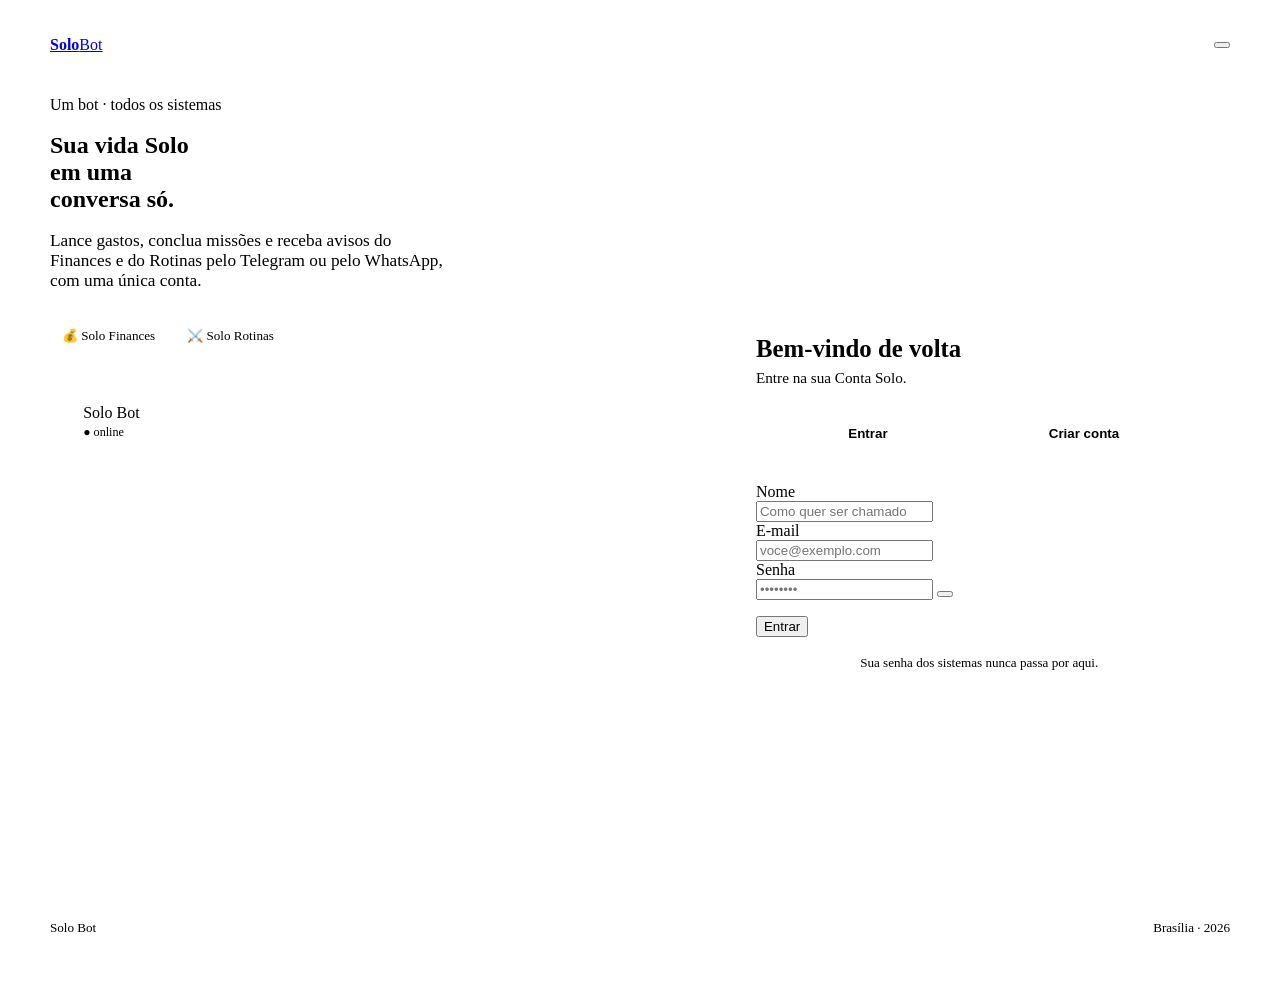
==== frontend/index.html @ e287c7e4 "Solo Bot: conta única, canais e hub para Finances e Rotinas - Conta Solo (cadastro/login) como hub; " ====
<!doctype html>
<html lang="pt-BR">
<head>
<meta charset="utf-8">
<meta name="viewport" content="width=device-width, initial-scale=1, viewport-fit=cover">
<title>Solo Bot — Entrar</title>
<meta name="description" content="Um bot, todos os seus sistemas Solo: Finances e Rotinas pelo Telegram e pelo WhatsApp.">
<meta name="theme-color" content="#06060b">
<link rel="icon" href="/static/logo.svg" type="image/svg+xml">
<link rel="preconnect" href="https://fonts.googleapis.com"><link rel="preconnect" href="https://fonts.gstatic.com" crossorigin>
<link href="https://fonts.googleapis.com/css2?family=Inter:wght@400;500;600&family=JetBrains+Mono:wght@500&family=Sora:wght@500;600;700&display=swap" rel="stylesheet">
<link rel="stylesheet" href="/static/solo.css">
<style>
  .palco { min-height: 100vh; max-width: 1180px; margin: 0 auto; padding: 28px 24px 40px; display: grid; grid-template-rows: auto 1fr auto; }
  .cabeca { display: flex; align-items: center; justify-content: space-between; }
  .corpo { display: grid; grid-template-columns: 1.1fr .9fr; gap: 64px; align-items: center; padding: 40px 0; }
  .hero h1 { margin: 18px 0 18px; max-width: 13ch; }
  .hero p.lead { font-size: 1.08rem; color: var(--muted); max-width: 46ch; margin: 0 0 30px; }
  .pilulas { display: flex; flex-wrap: wrap; gap: .5rem; margin-bottom: 34px; }
  .pilulas .chip { padding: .4rem .75rem; font-size: .82rem; color: var(--text); }

  /* chat de demonstração */
  .demo { max-width: 470px; padding: 18px; border-radius: 24px; }
  .demo-topo { display: flex; align-items: center; gap: .7rem; padding: 2px 4px 14px; border-bottom: 1px solid var(--border); margin-bottom: 14px; }
  .demo-topo svg { width: 34px; height: 34px; }
  .demo-topo b { display: block; font: 600 .95rem var(--display); }
  .demo-topo small { color: var(--emerald); font-size: .76rem; }
  .fala { display: grid; gap: 9px; min-height: 392px; align-content: start; justify-items: start; }
  .bolha { max-width: 82%; padding: .6rem .85rem; border-radius: 16px; font-size: .9rem; line-height: 1.45; opacity: 0; transform: translateY(8px); animation: bolha .45s cubic-bezier(.2,.9,.3,1.1) forwards; }
  .bolha.eu { justify-self: end; background: linear-gradient(135deg, #7c3aed, #6d28d9); color: #fff; border-bottom-right-radius: 5px; }
  .bolha.bot { background: var(--surface-2); border: 1px solid var(--border); border-bottom-left-radius: 5px; }
  .bolha .selo { display: block; font-size: .74rem; font-weight: 600; margin-bottom: 2px; }
  .selo.fin { color: var(--emerald); } .selo.rot { color: var(--violet); }
  .teclas { display: flex; gap: 6px; margin-top: 8px; }
  .teclas span { flex: 1; text-align: center; font-size: .78rem; padding: .35rem; border-radius: 9px; background: var(--surface); border: 1px solid var(--border-strong); }
  @keyframes bolha { to { opacity: 1; transform: none; } }
  .digitando { display: inline-flex; gap: 4px; padding: .7rem .85rem; }
  .digitando i { width: 6px; height: 6px; border-radius: 50%; background: var(--muted); animation: pular 1s infinite; }
  .digitando i:nth-child(2) { animation-delay: .15s; } .digitando i:nth-child(3) { animation-delay: .3s; }
  @keyframes pular { 50% { transform: translateY(-4px); opacity: .5; } }

  /* cartão de acesso */
  .acesso { padding: 34px; border-radius: 26px; width: 100%; max-width: 440px; justify-self: end; }
  .acesso h2 { font-size: 1.55rem; margin-bottom: 6px; }
  .acesso .sub { color: var(--muted); margin: 0 0 24px; font-size: .95rem; }
  .abas { display: grid; grid-template-columns: 1fr 1fr; padding: 4px; border-radius: 14px; background: var(--surface); border: 1px solid var(--border); margin-bottom: 26px; position: relative; }
  .aba { position: relative; z-index: 1; height: 38px; border: 0; background: none; cursor: pointer; font-weight: 550; color: var(--muted); border-radius: 10px; transition: color .25s; }
  .aba[aria-selected="true"] { color: var(--text); }
  .abas .trilho { position: absolute; top: 4px; bottom: 4px; left: 4px; width: calc(50% - 4px); border-radius: 10px; background: var(--surface-2); border: 1px solid var(--border-strong); transition: transform .35s cubic-bezier(.3,.9,.3,1); }
  .abas[data-aba="cadastro"] .trilho { transform: translateX(100%); }
  .contexto { display: flex; gap: .7rem; align-items: center; padding: .75rem .9rem; margin-bottom: 20px; border-radius: 14px; background: var(--brand-soft); border: 1px solid var(--border); font-size: .88rem; }
  .contexto svg { width: 20px; height: 20px; color: var(--cyan); flex: none; }
  .rodape-acesso { margin-top: 18px; text-align: center; font-size: .82rem; color: var(--faint); display: flex; gap: .4rem; align-items: center; justify-content: center; }
  .rodape-acesso svg { width: 15px; height: 15px; }
  .base { display: flex; justify-content: space-between; color: var(--faint); font-size: .82rem; }

  @media (max-width: 960px) {
    .corpo { grid-template-columns: 1fr; gap: 36px; padding: 24px 0; }
    .acesso { justify-self: stretch; max-width: none; order: -1; }
    .hero h1 { max-width: none; }
    .demo { max-width: none; }
  }
  @media (max-width: 520px) {
    .palco { padding: 16px 16px 28px; }
    .acesso { padding: 24px 20px; }
    .demo { display: none; }
    .hero p.lead { margin-bottom: 18px; }
    .pilulas { margin-bottom: 0; }
  }
</style>
</head>
<body>
<div class="palco">
  <header class="cabeca">
    <a class="marca" href="/"><span id="logo"></span><b>Solo</b><span>Bot</span></a>
    <button class="btn fantasma pequeno" id="tema" aria-label="Alternar tema"></button>
  </header>

  <main class="corpo">
    <section class="hero entrar-animado">
      <span class="eyebrow">Um bot · todos os sistemas</span>
      <h1>Sua vida Solo em <span class="grad">uma conversa só.</span></h1>
      <p class="lead">Lance gastos, conclua missões e receba avisos do Finances e do Rotinas pelo Telegram ou pelo WhatsApp, com uma única conta.</p>
      <div class="pilulas">
        <span class="chip">💰 Solo Finances</span>
        <span class="chip">⚔️ Solo Rotinas</span>
        <span class="chip" id="chip-tg"></span>
        <span class="chip" id="chip-wa"></span>
      </div>

      <div class="demo vidro borda-viva" aria-hidden="true">
        <div class="demo-topo"><span id="logo2"></span><div><b>Solo Bot</b><small>● online</small></div></div>
        <div class="fala" id="fala"></div>
      </div>
    </section>

    <section class="acesso vidro entrar-animado" style="animation-delay:.08s">
      <div class="contexto oculto" id="contexto"></div>
      <h2 id="titulo">Bem-vindo de volta</h2>
      <p class="sub" id="sub">Entre na sua Conta Solo.</p>

      <div class="abas" id="abas" role="tablist" data-aba="entrar">
        <span class="trilho"></span>
        <button class="aba" role="tab" aria-selected="true" data-aba="entrar">Entrar</button>
        <button class="aba" role="tab" aria-selected="false" data-aba="cadastro">Criar conta</button>
      </div>

      <form id="form" novalidate>
        <div class="campo oculto" id="campo-nome">
          <label for="nome">Nome</label>
          <div class="entrada"><span data-i="user"></span><input id="nome" autocomplete="name" placeholder="Como quer ser chamado"></div>
        </div>
        <div class="campo">
          <label for="email">E-mail</label>
          <div class="entrada"><span data-i="mail"></span><input id="email" type="email" autocomplete="email" placeholder="voce@exemplo.com" required></div>
        </div>
        <div class="campo">
          <label for="senha">Senha</label>
          <div class="entrada"><span data-i="lock"></span><input id="senha" type="password" autocomplete="current-password" placeholder="••••••••" required>
            <button type="button" class="olho" id="olho" aria-label="Mostrar senha"></button></div>
          <div class="forca oculto" id="forca"><i></i><i></i><i></i><i></i></div>
        </div>
        <p class="erro-form" id="erro" role="alert"></p>
        <button class="btn primario bloco" id="enviar" type="submit">Entrar <span data-i="arrow"></span></button>
      </form>
      <p class="rodape-acesso"><span data-i="shield"></span> Sua senha dos sistemas nunca passa por aqui.</p>
    </section>
  </main>

  <footer class="base"><span>Solo Bot</span><span>Brasília · 2026</span></footer>
</div>

<script src="/static/solo.js"></script>
<script>
(function () {
  const { icon, LOGO, api, esc } = Solo;
  Solo.ceu();
  document.getElementById("logo").innerHTML = LOGO;
  document.getElementById("logo2").innerHTML = LOGO;
  document.querySelectorAll("[data-i]").forEach(el => el.outerHTML = icon(el.dataset.i));
  document.getElementById("chip-tg").innerHTML = icon("telegram", 'style="width:15px;height:15px;color:#229ed9"') + " Telegram";
  document.getElementById("chip-wa").innerHTML = icon("whatsapp", 'style="width:15px;height:15px;color:#1faa59"') + " WhatsApp";

  const btnTema = document.getElementById("tema");
  const pintarTema = () => { const claro = document.documentElement.dataset.theme === "light" || (!document.documentElement.dataset.theme && matchMedia("(prefers-color-scheme: light)").matches); btnTema.innerHTML = icon(claro ? "moon" : "sun"); };
  btnTema.onclick = () => { Solo.alternarTema(); pintarTema(); };
  pintarTema();

  // ── Para onde voltar depois de entrar (só caminhos locais) ──
  const qs = new URLSearchParams(location.search);
  let proximo = qs.get("proximo") || "/painel";
  if (!proximo.startsWith("/") || proximo.startsWith("//")) proximo = "/painel";
  if (proximo.startsWith("/conectar")) {
    const ctx = document.getElementById("contexto");
    ctx.classList.remove("oculto");
    ctx.innerHTML = icon("link") + "<span>Entre ou crie sua Conta Solo para concluir a conexão.</span>";
  }

  // Já logado? segue direto.
  api("/api/auth/eu").then(() => location.replace(proximo)).catch(() => {});

  // ── Abas ──
  const abas = document.getElementById("abas");
  let modo = location.pathname === "/cadastro" || qs.get("aba") === "cadastro" ? "cadastro" : "entrar";
  function trocar(novo) {
    modo = novo;
    abas.dataset.aba = novo;
    abas.querySelectorAll(".aba").forEach(b => b.setAttribute("aria-selected", String(b.dataset.aba === novo)));
    const cad = novo === "cadastro";
    document.getElementById("campo-nome").classList.toggle("oculto", !cad);
    document.getElementById("forca").classList.toggle("oculto", !cad);
    document.getElementById("titulo").textContent = cad ? "Crie sua Conta Solo" : "Bem-vindo de volta";
    document.getElementById("sub").textContent = cad ? "Uma conta para todos os seus sistemas." : "Entre na sua Conta Solo.";
    document.getElementById("senha").autocomplete = cad ? "new-password" : "current-password";
    document.getElementById("senha").placeholder = cad ? "Mínimo de 8 caracteres" : "••••••••";
    document.getElementById("enviar").innerHTML = (cad ? "Criar conta " : "Entrar ") + icon("arrow");
    document.getElementById("erro").textContent = "";
    history.replaceState(null, "", (cad ? "/cadastro" : "/entrar") + location.search);
  }
  abas.addEventListener("click", e => { const b = e.target.closest(".aba"); if (b) trocar(b.dataset.aba); });
  trocar(modo);

  // ── Olho e força da senha ──
  const senha = document.getElementById("senha"), olho = document.getElementById("olho");
  olho.innerHTML = icon("eye");
  olho.onclick = () => { const v = senha.type === "password"; senha.type = v ? "text" : "password"; olho.innerHTML = icon(v ? "eyeOff" : "eye"); };
  const cores = ["#fb7185", "#fbbf24", "#22d3ee", "#34d399"];
  senha.addEventListener("input", () => {
    const s = senha.value;
    const n = !s ? 0 : Math.min(4, (s.length >= 8) + (s.length >= 12) + (/[A-Z]/.test(s) && /[a-z]/.test(s)) + (/\d/.test(s) && /\W/.test(s)));
    document.querySelectorAll("#forca i").forEach((i, k) => i.style.background = k < n ? cores[n - 1] : "");
  });

  // ── Envio ──
  document.getElementById("form").addEventListener("submit", async e => {
    e.preventDefault();
    const erro = document.getElementById("erro"), btn = document.getElementById("enviar");
    const corpo = { email: document.getElementById("email").value.trim(), senha: senha.value };
    if (modo === "cadastro") corpo.nome = document.getElementById("nome").value.trim();
    if (modo === "cadastro" && corpo.nome.length < 2) return (erro.textContent = "Diga como quer ser chamado.");
    if (!corpo.email.includes("@")) return (erro.textContent = "Confira o e-mail.");
    if (modo === "cadastro" && corpo.senha.length < 8) return (erro.textContent = "A senha precisa de pelo menos 8 caracteres.");
    erro.textContent = "";
    Solo.carregando(btn, true);
    try {
      await api(modo === "cadastro" ? "/api/auth/cadastro" : "/api/auth/entrar", { method: "POST", body: corpo });
      location.replace(proximo);
    } catch (err) {
      Solo.carregando(btn, false);
      erro.textContent = err.message;
    }
  });

  // ── A conversa de demonstração (em laço) ──
  const roteiro = [
    ["eu", "/fin gastei 42 no mercado"],
    ["bot", '<span class="selo fin">💰 Finances</span>✅ Despesa de <b>R$ 42,00</b> · Mercado<br><span class="muted">Saldo Nubank: R$ 1.318,40</span>'],
    ["eu", "/rot hoje"],
    ["bot", '<span class="selo rot">⚔️ Rotinas</span>3 missões hoje · 1 concluída<div class="teclas"><span>▶️ Treino</span><span>✅ Leitura</span></div>'],
    ["eu", "✅ Leitura"],
    ["bot", '<span class="selo rot">⚔️ Rotinas</span>Missão concluída! <b>+40 XP</b> ⚡ corrente de 12 dias'],
  ];
  const fala = document.getElementById("fala");
  const calmo = matchMedia("(prefers-reduced-motion: reduce)").matches;
  async function tocar() {
    fala.innerHTML = "";
    for (const [quem, html] of roteiro) {
      if (quem === "bot" && !calmo) {
        const d = document.createElement("div"); d.className = "bolha bot digitando"; d.innerHTML = "<i></i><i></i><i></i>";
        fala.appendChild(d); await esperar(900); d.remove();
      }
      const b = document.createElement("div"); b.className = "bolha " + quem; b.innerHTML = html;
      fala.appendChild(b);
      await esperar(calmo ? 0 : quem === "eu" ? 700 : 1300);
    }
    if (!calmo) { await esperar(4200); tocar(); }
  }
  const esperar = ms => new Promise(r => setTimeout(r, ms));
  if (getComputedStyle(document.querySelector(".demo")).display !== "none") tocar();
})();
</script>
</body>
</html>
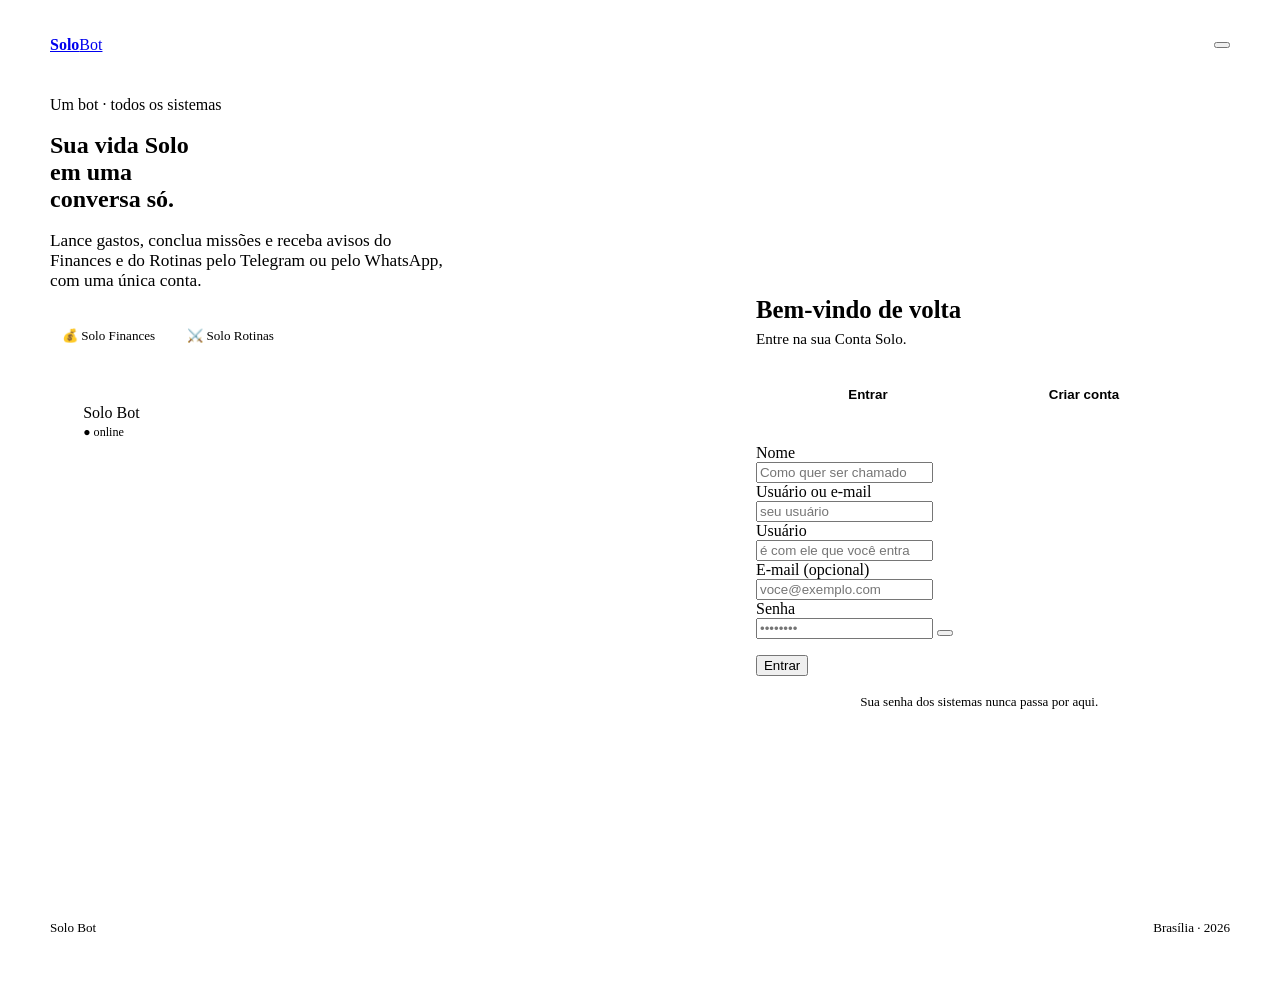
==== commit 390f064b: "Login por usuário: e-mail passa a ser opcional - Conta ganha `usuario` (único, sem diferenciar maiús" ====
--- a/frontend/index.html
+++ b/frontend/index.html
@@ -110,9 +110,17 @@
           <label for="nome">Nome</label>
           <div class="entrada"><span data-i="user"></span><input id="nome" autocomplete="name" placeholder="Como quer ser chamado"></div>
         </div>
-        <div class="campo">
-          <label for="email">E-mail</label>
-          <div class="entrada"><span data-i="mail"></span><input id="email" type="email" autocomplete="email" placeholder="voce@exemplo.com" required></div>
+        <div class="campo" id="campo-login">
+          <label for="login">Usuário ou e-mail</label>
+          <div class="entrada"><span data-i="user"></span><input id="login" autocomplete="username" autocapitalize="none" spellcheck="false" placeholder="seu usuário" required></div>
+        </div>
+        <div class="campo oculto" id="campo-usuario">
+          <label for="usuario">Usuário</label>
+          <div class="entrada"><span data-i="user"></span><input id="usuario" autocomplete="username" autocapitalize="none" spellcheck="false" placeholder="é com ele que você entra"></div>
+        </div>
+        <div class="campo oculto" id="campo-email">
+          <label for="email">E-mail <span class="faint">(opcional)</span></label>
+          <div class="entrada"><span data-i="mail"></span><input id="email" type="email" autocomplete="email" placeholder="voce@exemplo.com"></div>
         </div>
         <div class="campo">
           <label for="senha">Senha</label>
@@ -168,6 +176,9 @@
     abas.querySelectorAll(".aba").forEach(b => b.setAttribute("aria-selected", String(b.dataset.aba === novo)));
     const cad = novo === "cadastro";
     document.getElementById("campo-nome").classList.toggle("oculto", !cad);
+    document.getElementById("campo-usuario").classList.toggle("oculto", !cad);
+    document.getElementById("campo-email").classList.toggle("oculto", !cad);
+    document.getElementById("campo-login").classList.toggle("oculto", cad);
     document.getElementById("forca").classList.toggle("oculto", !cad);
     document.getElementById("titulo").textContent = cad ? "Crie sua Conta Solo" : "Bem-vindo de volta";
     document.getElementById("sub").textContent = cad ? "Uma conta para todos os seus sistemas." : "Entre na sua Conta Solo.";
@@ -195,11 +206,19 @@
   document.getElementById("form").addEventListener("submit", async e => {
     e.preventDefault();
     const erro = document.getElementById("erro"), btn = document.getElementById("enviar");
-    const corpo = { email: document.getElementById("email").value.trim(), senha: senha.value };
-    if (modo === "cadastro") corpo.nome = document.getElementById("nome").value.trim();
-    if (modo === "cadastro" && corpo.nome.length < 2) return (erro.textContent = "Diga como quer ser chamado.");
-    if (!corpo.email.includes("@")) return (erro.textContent = "Confira o e-mail.");
-    if (modo === "cadastro" && corpo.senha.length < 8) return (erro.textContent = "A senha precisa de pelo menos 8 caracteres.");
+    const val = id => document.getElementById(id).value.trim();
+    let corpo;
+    if (modo === "cadastro") {
+      corpo = { nome: val("nome"), usuario: val("usuario"), email: val("email") || null, senha: senha.value };
+      if (corpo.nome.length < 2) return (erro.textContent = "Diga como quer ser chamado.");
+      if (!/^[A-Za-z0-9_.-]{3,30}$/.test(corpo.usuario)) return (erro.textContent = "Usuário: 3 a 30 letras, números, ponto, hífen ou sublinhado.");
+      if (corpo.email && !corpo.email.includes("@")) return (erro.textContent = "Confira o e-mail, ou deixe em branco.");
+      if (corpo.senha.length < 8) return (erro.textContent = "A senha precisa de pelo menos 8 caracteres.");
+    } else {
+      corpo = { login: val("login"), senha: senha.value };
+      if (!corpo.login) return (erro.textContent = "Digite seu usuário ou e-mail.");
+      if (!corpo.senha) return (erro.textContent = "Digite sua senha.");
+    }
     erro.textContent = "";
     Solo.carregando(btn, true);
     try {
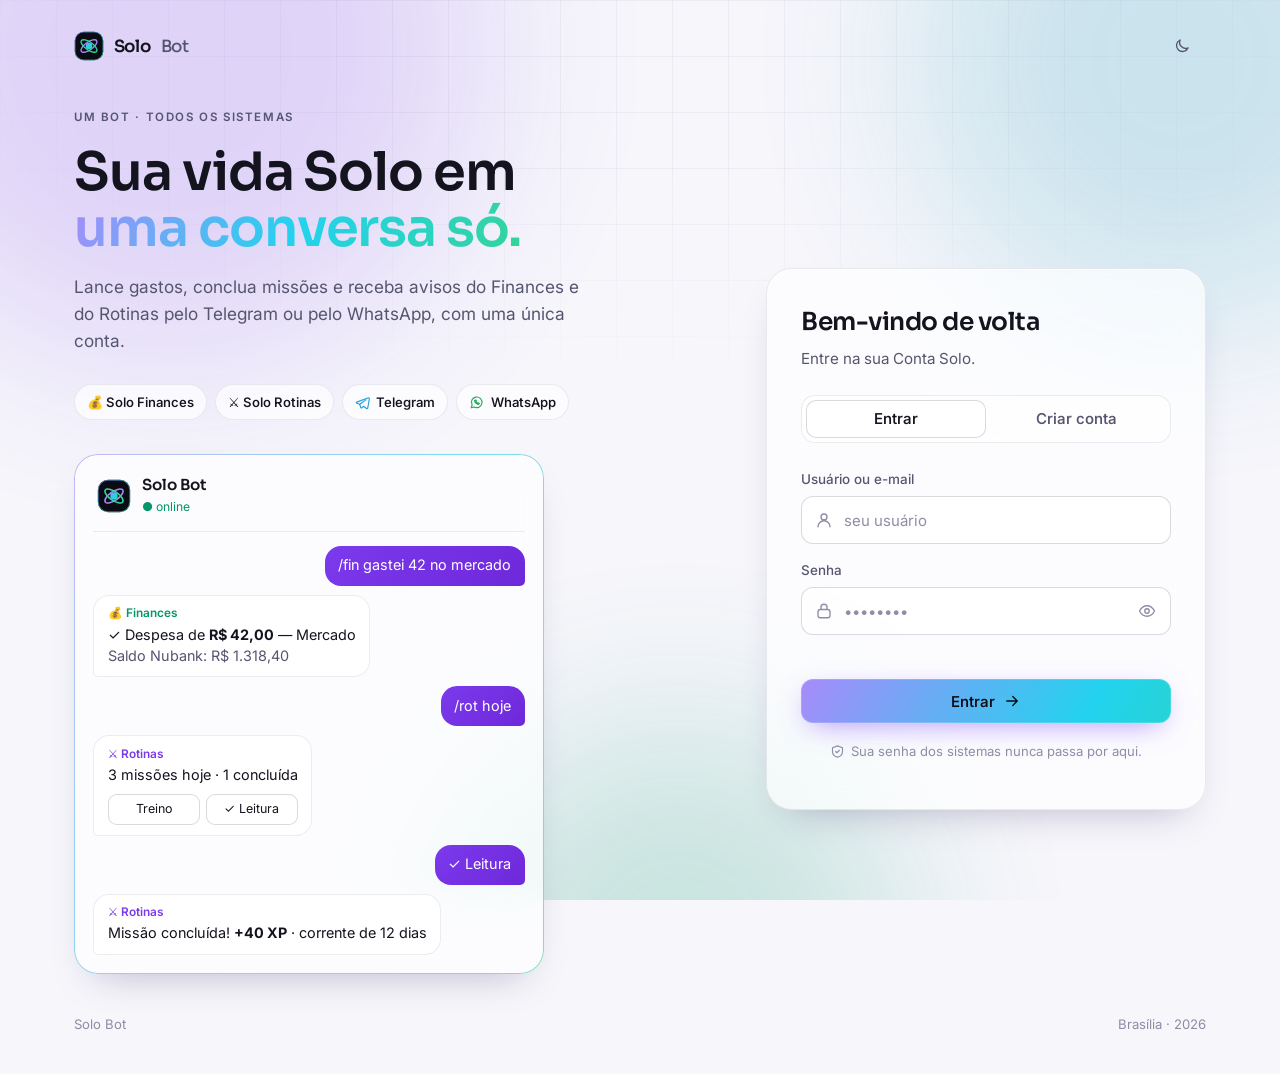
==== commit 4296f2cc: "refactor(login): separar HTML, CSS e JS da tela de login" ====
--- a/frontend/index.html
+++ b/frontend/index.html
@@ -6,74 +6,18 @@
 <title>Solo Bot — Entrar</title>
 <meta name="description" content="Um bot, todos os seus sistemas Solo: Finances e Rotinas pelo Telegram e pelo WhatsApp.">
 <meta name="theme-color" content="#06060b">
-<link rel="icon" href="/static/logo.svg" type="image/svg+xml">
+<link rel="icon" href="static/logo.svg" type="image/svg+xml">
 <link rel="preconnect" href="https://fonts.googleapis.com"><link rel="preconnect" href="https://fonts.gstatic.com" crossorigin>
 <link href="https://fonts.googleapis.com/css2?family=Inter:wght@400;500;600&family=JetBrains+Mono:wght@500&family=Sora:wght@500;600;700&display=swap" rel="stylesheet">
-<link rel="stylesheet" href="/static/solo.css">
-<style>
-  .palco { min-height: 100vh; max-width: 1180px; margin: 0 auto; padding: 28px 24px 40px; display: grid; grid-template-rows: auto 1fr auto; }
-  .cabeca { display: flex; align-items: center; justify-content: space-between; }
-  .corpo { display: grid; grid-template-columns: 1.1fr .9fr; gap: 64px; align-items: center; padding: 40px 0; }
-  .hero h1 { margin: 18px 0 18px; max-width: 13ch; }
-  .hero p.lead { font-size: 1.08rem; color: var(--muted); max-width: 46ch; margin: 0 0 30px; }
-  .pilulas { display: flex; flex-wrap: wrap; gap: .5rem; margin-bottom: 34px; }
-  .pilulas .chip { padding: .4rem .75rem; font-size: .82rem; color: var(--text); }
+<link rel="stylesheet" href="static/login.css">
 
-  /* chat de demonstração */
-  .demo { max-width: 470px; padding: 18px; border-radius: 24px; }
-  .demo-topo { display: flex; align-items: center; gap: .7rem; padding: 2px 4px 14px; border-bottom: 1px solid var(--border); margin-bottom: 14px; }
-  .demo-topo svg { width: 34px; height: 34px; }
-  .demo-topo b { display: block; font: 600 .95rem var(--display); }
-  .demo-topo small { color: var(--emerald); font-size: .76rem; }
-  .fala { display: grid; gap: 9px; min-height: 392px; align-content: start; justify-items: start; }
-  .bolha { max-width: 82%; padding: .6rem .85rem; border-radius: 16px; font-size: .9rem; line-height: 1.45; opacity: 0; transform: translateY(8px); animation: bolha .45s cubic-bezier(.2,.9,.3,1.1) forwards; }
-  .bolha.eu { justify-self: end; background: linear-gradient(135deg, #7c3aed, #6d28d9); color: #fff; border-bottom-right-radius: 5px; }
-  .bolha.bot { background: var(--surface-2); border: 1px solid var(--border); border-bottom-left-radius: 5px; }
-  .bolha .selo { display: block; font-size: .74rem; font-weight: 600; margin-bottom: 2px; }
-  .selo.fin { color: var(--emerald); } .selo.rot { color: var(--violet); }
-  .teclas { display: flex; gap: 6px; margin-top: 8px; }
-  .teclas span { flex: 1; text-align: center; font-size: .78rem; padding: .35rem; border-radius: 9px; background: var(--surface); border: 1px solid var(--border-strong); }
-  @keyframes bolha { to { opacity: 1; transform: none; } }
-  .digitando { display: inline-flex; gap: 4px; padding: .7rem .85rem; }
-  .digitando i { width: 6px; height: 6px; border-radius: 50%; background: var(--muted); animation: pular 1s infinite; }
-  .digitando i:nth-child(2) { animation-delay: .15s; } .digitando i:nth-child(3) { animation-delay: .3s; }
-  @keyframes pular { 50% { transform: translateY(-4px); opacity: .5; } }
-
-  /* cartão de acesso */
-  .acesso { padding: 34px; border-radius: 26px; width: 100%; max-width: 440px; justify-self: end; }
-  .acesso h2 { font-size: 1.55rem; margin-bottom: 6px; }
-  .acesso .sub { color: var(--muted); margin: 0 0 24px; font-size: .95rem; }
-  .abas { display: grid; grid-template-columns: 1fr 1fr; padding: 4px; border-radius: 14px; background: var(--surface); border: 1px solid var(--border); margin-bottom: 26px; position: relative; }
-  .aba { position: relative; z-index: 1; height: 38px; border: 0; background: none; cursor: pointer; font-weight: 550; color: var(--muted); border-radius: 10px; transition: color .25s; }
-  .aba[aria-selected="true"] { color: var(--text); }
-  .abas .trilho { position: absolute; top: 4px; bottom: 4px; left: 4px; width: calc(50% - 4px); border-radius: 10px; background: var(--surface-2); border: 1px solid var(--border-strong); transition: transform .35s cubic-bezier(.3,.9,.3,1); }
-  .abas[data-aba="cadastro"] .trilho { transform: translateX(100%); }
-  .contexto { display: flex; gap: .7rem; align-items: center; padding: .75rem .9rem; margin-bottom: 20px; border-radius: 14px; background: var(--brand-soft); border: 1px solid var(--border); font-size: .88rem; }
-  .contexto svg { width: 20px; height: 20px; color: var(--cyan); flex: none; }
-  .rodape-acesso { margin-top: 18px; text-align: center; font-size: .82rem; color: var(--faint); display: flex; gap: .4rem; align-items: center; justify-content: center; }
-  .rodape-acesso svg { width: 15px; height: 15px; }
-  .base { display: flex; justify-content: space-between; color: var(--faint); font-size: .82rem; }
-
-  @media (max-width: 960px) {
-    .corpo { grid-template-columns: 1fr; gap: 36px; padding: 24px 0; }
-    .acesso { justify-self: stretch; max-width: none; order: -1; }
-    .hero h1 { max-width: none; }
-    .demo { max-width: none; }
-  }
-  @media (max-width: 520px) {
-    .palco { padding: 16px 16px 28px; }
-    .acesso { padding: 24px 20px; }
-    .demo { display: none; }
-    .hero p.lead { margin-bottom: 18px; }
-    .pilulas { margin-bottom: 0; }
-  }
-</style>
 </head>
 <body>
+<div class="ceu" aria-hidden="true"><div class="aurora aurora-violeta"></div><div class="aurora aurora-ciano"></div><div class="aurora aurora-esmeralda"></div></div>
 <div class="palco">
   <header class="cabeca">
-    <a class="marca" href="/"><span id="logo"></span><b>Solo</b><span>Bot</span></a>
-    <button class="btn fantasma pequeno" id="tema" aria-label="Alternar tema"></button>
+    <a class="marca" href="/"><img class="brand-logo" src="static/logo.svg" alt="" width="40" height="40"><b>Solo</b><span>Bot</span></a>
+    <button class="btn fantasma pequeno" id="tema" aria-label="Alternar tema"><svg class="icon sun-icon" viewBox="0 0 24 24" fill="none" stroke="currentColor" stroke-width="1.8" stroke-linecap="round" stroke-linejoin="round" aria-hidden="true"><circle cx="12" cy="12" r="4"/><path d="M12 2v2M12 20v2M4.9 4.9l1.4 1.4M17.7 17.7l1.4 1.4M2 12h2M20 12h2M4.9 19.1l1.4-1.4M17.7 6.3l1.4-1.4"/></svg><svg class="icon moon-icon" viewBox="0 0 24 24" fill="none" stroke="currentColor" stroke-width="1.8" stroke-linecap="round" stroke-linejoin="round" aria-hidden="true"><path d="M20 14.5A8 8 0 0 1 9.5 4a8 8 0 1 0 10.5 10.5Z"/></svg></button>
   </header>
 
   <main class="corpo">
@@ -84,179 +28,70 @@
       <div class="pilulas">
         <span class="chip">💰 Solo Finances</span>
         <span class="chip">⚔️ Solo Rotinas</span>
-        <span class="chip" id="chip-tg"></span>
-        <span class="chip" id="chip-wa"></span>
+        <span class="chip"><svg class="icon telegram-icon" viewBox="0 0 24 24" fill="none" stroke="currentColor" stroke-width="1.8" stroke-linecap="round" stroke-linejoin="round" aria-hidden="true"><path d="M21.5 4.5 2.8 11.4c-.9.4-.9 1.6.1 1.9l4.6 1.5 1.7 5.3c.3.8 1.3 1 1.9.4l2.6-2.5 4.8 3.5c.7.5 1.7.1 1.9-.7L23 5.8c.2-1-.7-1.7-1.5-1.3Z"/><path d="m7.6 14.7 9.9-6.9"/></svg> Telegram</span>
+        <span class="chip"><svg class="icon whatsapp-icon" viewBox="0 0 24 24" fill="none" stroke="currentColor" stroke-width="1.8" stroke-linecap="round" stroke-linejoin="round" aria-hidden="true"><path d="M3.5 20.5 5 16a8.5 8.5 0 1 1 3.1 3.1l-4.6 1.4Z"/><path d="M9 8.6c0 3.3 3 6.4 6.4 6.4l1.2-1.5-2-1-1 .8a4.5 4.5 0 0 1-2.4-2.4l.8-1-1-2-1.5 1.1c-.3.2-.5.5-.5.6Z"/></svg> WhatsApp</span>
       </div>
 
       <div class="demo vidro borda-viva" aria-hidden="true">
-        <div class="demo-topo"><span id="logo2"></span><div><b>Solo Bot</b><small>● online</small></div></div>
-        <div class="fala" id="fala"></div>
+        <div class="demo-topo"><img class="brand-logo" src="static/logo.svg" alt="" width="40" height="40"><div><b>Solo Bot</b><small>● online</small></div></div>
+        <div class="fala" id="fala">
+  <div class="bolha eu">/fin gastei 42 no mercado</div>
+  <div class="bolha bot"><span class="selo fin">💰 Finances</span>✓ Despesa de <b>R$ 42,00</b> — Mercado<br><span class="muted">Saldo Nubank: R$ 1.318,40</span></div>
+  <div class="bolha eu">/rot hoje</div>
+  <div class="bolha bot"><span class="selo rot">⚔️ Rotinas</span>3 missões hoje · 1 concluída<div class="teclas"><span>Treino</span><span>✓ Leitura</span></div></div>
+  <div class="bolha eu">✓ Leitura</div>
+  <div class="bolha bot"><span class="selo rot">⚔️ Rotinas</span>Missão concluída! <b>+40 XP</b> · corrente de 12 dias</div>
+</div>
       </div>
     </section>
 
-    <section class="acesso vidro entrar-animado" style="animation-delay:.08s">
+    <section class="acesso vidro entrar-animado">
       <div class="contexto oculto" id="contexto"></div>
       <h2 id="titulo">Bem-vindo de volta</h2>
       <p class="sub" id="sub">Entre na sua Conta Solo.</p>
 
-      <div class="abas" id="abas" role="tablist" data-aba="entrar">
+      <div class="abas" id="abas" role="tablist" aria-label="Acesso à Conta Solo" data-aba="entrar">
         <span class="trilho"></span>
-        <button class="aba" role="tab" aria-selected="true" data-aba="entrar">Entrar</button>
-        <button class="aba" role="tab" aria-selected="false" data-aba="cadastro">Criar conta</button>
+        <button class="aba" id="aba-entrar" role="tab" aria-controls="form" aria-selected="true" tabindex="0" data-aba="entrar">Entrar</button>
+        <button class="aba" id="aba-cadastro" role="tab" aria-controls="form" aria-selected="false" tabindex="-1" data-aba="cadastro">Criar conta</button>
       </div>
 
-      <form id="form" novalidate>
+      <form id="form" role="tabpanel" aria-labelledby="aba-entrar" novalidate>
         <div class="campo oculto" id="campo-nome">
           <label for="nome">Nome</label>
-          <div class="entrada"><span data-i="user"></span><input id="nome" autocomplete="name" placeholder="Como quer ser chamado"></div>
+          <div class="entrada"><svg class="icon " viewBox="0 0 24 24" fill="none" stroke="currentColor" stroke-width="1.8" stroke-linecap="round" stroke-linejoin="round" aria-hidden="true"><circle cx="12" cy="8" r="4"/><path d="M4 21a8 8 0 0 1 16 0"/></svg><input id="nome" autocomplete="name" placeholder="Como quer ser chamado"></div>
         </div>
         <div class="campo" id="campo-login">
           <label for="login">Usuário ou e-mail</label>
-          <div class="entrada"><span data-i="user"></span><input id="login" autocomplete="username" autocapitalize="none" spellcheck="false" placeholder="seu usuário" required></div>
+          <div class="entrada"><svg class="icon " viewBox="0 0 24 24" fill="none" stroke="currentColor" stroke-width="1.8" stroke-linecap="round" stroke-linejoin="round" aria-hidden="true"><circle cx="12" cy="8" r="4"/><path d="M4 21a8 8 0 0 1 16 0"/></svg><input id="login" aria-describedby="erro" autocomplete="username" autocapitalize="none" spellcheck="false" placeholder="seu usuário" required></div>
         </div>
         <div class="campo oculto" id="campo-usuario">
           <label for="usuario">Usuário</label>
-          <div class="entrada"><span data-i="user"></span><input id="usuario" autocomplete="username" autocapitalize="none" spellcheck="false" placeholder="é com ele que você entra"></div>
+          <div class="entrada"><svg class="icon " viewBox="0 0 24 24" fill="none" stroke="currentColor" stroke-width="1.8" stroke-linecap="round" stroke-linejoin="round" aria-hidden="true"><circle cx="12" cy="8" r="4"/><path d="M4 21a8 8 0 0 1 16 0"/></svg><input id="usuario" autocomplete="username" autocapitalize="none" spellcheck="false" placeholder="é com ele que você entra"></div>
         </div>
         <div class="campo oculto" id="campo-email">
           <label for="email">E-mail <span class="faint">(opcional)</span></label>
-          <div class="entrada"><span data-i="mail"></span><input id="email" type="email" autocomplete="email" placeholder="voce@exemplo.com"></div>
+          <div class="entrada"><svg class="icon " viewBox="0 0 24 24" fill="none" stroke="currentColor" stroke-width="1.8" stroke-linecap="round" stroke-linejoin="round" aria-hidden="true"><rect x="3" y="5" width="18" height="14" rx="3"/><path d="m4 7 8 6 8-6"/></svg><input id="email" type="email" autocomplete="email" placeholder="voce@exemplo.com"></div>
         </div>
         <div class="campo">
           <label for="senha">Senha</label>
-          <div class="entrada"><span data-i="lock"></span><input id="senha" type="password" autocomplete="current-password" placeholder="••••••••" required>
-            <button type="button" class="olho" id="olho" aria-label="Mostrar senha"></button></div>
-          <div class="forca oculto" id="forca"><i></i><i></i><i></i><i></i></div>
+          <div class="entrada"><svg class="icon " viewBox="0 0 24 24" fill="none" stroke="currentColor" stroke-width="1.8" stroke-linecap="round" stroke-linejoin="round" aria-hidden="true"><rect x="4" y="10" width="16" height="11" rx="3"/><path d="M8 10V7a4 4 0 0 1 8 0v3"/></svg><input id="senha" aria-describedby="erro" type="password" autocomplete="current-password" placeholder="••••••••" required>
+            <button type="button" class="olho" id="olho" aria-label="Mostrar senha" aria-pressed="false"><svg class="icon " viewBox="0 0 24 24" fill="none" stroke="currentColor" stroke-width="1.8" stroke-linecap="round" stroke-linejoin="round" aria-hidden="true"><path d="M2 12s3.6-7 10-7 10 7 10 7-3.6 7-10 7S2 12 2 12Z"/><circle cx="12" cy="12" r="3"/></svg></button></div>
+          <div class="forca oculto" id="forca" role="img" aria-label="Força da senha" data-strength="0"><i></i><i></i><i></i><i></i></div>
         </div>
-        <p class="erro-form" id="erro" role="alert"></p>
-        <button class="btn primario bloco" id="enviar" type="submit">Entrar <span data-i="arrow"></span></button>
+        <p class="erro-form" id="erro" role="alert" aria-live="polite"></p>
+        <button class="btn primario bloco" id="enviar" type="submit">Entrar <svg class="icon " viewBox="0 0 24 24" fill="none" stroke="currentColor" stroke-width="1.8" stroke-linecap="round" stroke-linejoin="round" aria-hidden="true"><path d="M5 12h14M13 6l6 6-6 6"/></svg></button>
       </form>
-      <p class="rodape-acesso"><span data-i="shield"></span> Sua senha dos sistemas nunca passa por aqui.</p>
+      <noscript><p class="erro-form">Ative o JavaScript para entrar ou criar sua conta.</p></noscript>
+      <p class="rodape-acesso"><svg class="icon " viewBox="0 0 24 24" fill="none" stroke="currentColor" stroke-width="1.8" stroke-linecap="round" stroke-linejoin="round" aria-hidden="true"><path d="M12 3 4 6v6c0 5 3.5 8 8 9 4.5-1 8-4 8-9V6l-8-3Z"/><path d="m9 12 2 2 4-4"/></svg> Sua senha dos sistemas nunca passa por aqui.</p>
     </section>
   </main>
 
   <footer class="base"><span>Solo Bot</span><span>Brasília · 2026</span></footer>
 </div>
 
-<script src="/static/solo.js"></script>
-<script>
-(function () {
-  const { icon, LOGO, api, esc } = Solo;
-  Solo.ceu();
-  document.getElementById("logo").innerHTML = LOGO;
-  document.getElementById("logo2").innerHTML = LOGO;
-  document.querySelectorAll("[data-i]").forEach(el => el.outerHTML = icon(el.dataset.i));
-  document.getElementById("chip-tg").innerHTML = icon("telegram", 'style="width:15px;height:15px;color:#229ed9"') + " Telegram";
-  document.getElementById("chip-wa").innerHTML = icon("whatsapp", 'style="width:15px;height:15px;color:#1faa59"') + " WhatsApp";
 
-  const btnTema = document.getElementById("tema");
-  const pintarTema = () => { const claro = document.documentElement.dataset.theme === "light" || (!document.documentElement.dataset.theme && matchMedia("(prefers-color-scheme: light)").matches); btnTema.innerHTML = icon(claro ? "moon" : "sun"); };
-  btnTema.onclick = () => { Solo.alternarTema(); pintarTema(); };
-  pintarTema();
 
-  // ── Para onde voltar depois de entrar (só caminhos locais) ──
-  const qs = new URLSearchParams(location.search);
-  let proximo = qs.get("proximo") || "/painel";
-  if (!proximo.startsWith("/") || proximo.startsWith("//")) proximo = "/painel";
-  if (proximo.startsWith("/conectar")) {
-    const ctx = document.getElementById("contexto");
-    ctx.classList.remove("oculto");
-    ctx.innerHTML = icon("link") + "<span>Entre ou crie sua Conta Solo para concluir a conexão.</span>";
-  }
-
-  // Já logado? segue direto.
-  api("/api/auth/eu").then(() => location.replace(proximo)).catch(() => {});
-
-  // ── Abas ──
-  const abas = document.getElementById("abas");
-  let modo = location.pathname === "/cadastro" || qs.get("aba") === "cadastro" ? "cadastro" : "entrar";
-  function trocar(novo) {
-    modo = novo;
-    abas.dataset.aba = novo;
-    abas.querySelectorAll(".aba").forEach(b => b.setAttribute("aria-selected", String(b.dataset.aba === novo)));
-    const cad = novo === "cadastro";
-    document.getElementById("campo-nome").classList.toggle("oculto", !cad);
-    document.getElementById("campo-usuario").classList.toggle("oculto", !cad);
-    document.getElementById("campo-email").classList.toggle("oculto", !cad);
-    document.getElementById("campo-login").classList.toggle("oculto", cad);
-    document.getElementById("forca").classList.toggle("oculto", !cad);
-    document.getElementById("titulo").textContent = cad ? "Crie sua Conta Solo" : "Bem-vindo de volta";
-    document.getElementById("sub").textContent = cad ? "Uma conta para todos os seus sistemas." : "Entre na sua Conta Solo.";
-    document.getElementById("senha").autocomplete = cad ? "new-password" : "current-password";
-    document.getElementById("senha").placeholder = cad ? "Mínimo de 8 caracteres" : "••••••••";
-    document.getElementById("enviar").innerHTML = (cad ? "Criar conta " : "Entrar ") + icon("arrow");
-    document.getElementById("erro").textContent = "";
-    history.replaceState(null, "", (cad ? "/cadastro" : "/entrar") + location.search);
-  }
-  abas.addEventListener("click", e => { const b = e.target.closest(".aba"); if (b) trocar(b.dataset.aba); });
-  trocar(modo);
-
-  // ── Olho e força da senha ──
-  const senha = document.getElementById("senha"), olho = document.getElementById("olho");
-  olho.innerHTML = icon("eye");
-  olho.onclick = () => { const v = senha.type === "password"; senha.type = v ? "text" : "password"; olho.innerHTML = icon(v ? "eyeOff" : "eye"); };
-  const cores = ["#fb7185", "#fbbf24", "#22d3ee", "#34d399"];
-  senha.addEventListener("input", () => {
-    const s = senha.value;
-    const n = !s ? 0 : Math.min(4, (s.length >= 8) + (s.length >= 12) + (/[A-Z]/.test(s) && /[a-z]/.test(s)) + (/\d/.test(s) && /\W/.test(s)));
-    document.querySelectorAll("#forca i").forEach((i, k) => i.style.background = k < n ? cores[n - 1] : "");
-  });
-
-  // ── Envio ──
-  document.getElementById("form").addEventListener("submit", async e => {
-    e.preventDefault();
-    const erro = document.getElementById("erro"), btn = document.getElementById("enviar");
-    const val = id => document.getElementById(id).value.trim();
-    let corpo;
-    if (modo === "cadastro") {
-      corpo = { nome: val("nome"), usuario: val("usuario"), email: val("email") || null, senha: senha.value };
-      if (corpo.nome.length < 2) return (erro.textContent = "Diga como quer ser chamado.");
-      if (!/^[A-Za-z0-9_.-]{3,30}$/.test(corpo.usuario)) return (erro.textContent = "Usuário: 3 a 30 letras, números, ponto, hífen ou sublinhado.");
-      if (corpo.email && !corpo.email.includes("@")) return (erro.textContent = "Confira o e-mail, ou deixe em branco.");
-      if (corpo.senha.length < 8) return (erro.textContent = "A senha precisa de pelo menos 8 caracteres.");
-    } else {
-      corpo = { login: val("login"), senha: senha.value };
-      if (!corpo.login) return (erro.textContent = "Digite seu usuário ou e-mail.");
-      if (!corpo.senha) return (erro.textContent = "Digite sua senha.");
-    }
-    erro.textContent = "";
-    Solo.carregando(btn, true);
-    try {
-      await api(modo === "cadastro" ? "/api/auth/cadastro" : "/api/auth/entrar", { method: "POST", body: corpo });
-      location.replace(proximo);
-    } catch (err) {
-      Solo.carregando(btn, false);
-      erro.textContent = err.message;
-    }
-  });
-
-  // ── A conversa de demonstração (em laço) ──
-  const roteiro = [
-    ["eu", "/fin gastei 42 no mercado"],
-    ["bot", '<span class="selo fin">💰 Finances</span>✅ Despesa de <b>R$ 42,00</b> · Mercado<br><span class="muted">Saldo Nubank: R$ 1.318,40</span>'],
-    ["eu", "/rot hoje"],
-    ["bot", '<span class="selo rot">⚔️ Rotinas</span>3 missões hoje · 1 concluída<div class="teclas"><span>▶️ Treino</span><span>✅ Leitura</span></div>'],
-    ["eu", "✅ Leitura"],
-    ["bot", '<span class="selo rot">⚔️ Rotinas</span>Missão concluída! <b>+40 XP</b> ⚡ corrente de 12 dias'],
-  ];
-  const fala = document.getElementById("fala");
-  const calmo = matchMedia("(prefers-reduced-motion: reduce)").matches;
-  async function tocar() {
-    fala.innerHTML = "";
-    for (const [quem, html] of roteiro) {
-      if (quem === "bot" && !calmo) {
-        const d = document.createElement("div"); d.className = "bolha bot digitando"; d.innerHTML = "<i></i><i></i><i></i>";
-        fala.appendChild(d); await esperar(900); d.remove();
-      }
-      const b = document.createElement("div"); b.className = "bolha " + quem; b.innerHTML = html;
-      fala.appendChild(b);
-      await esperar(calmo ? 0 : quem === "eu" ? 700 : 1300);
-    }
-    if (!calmo) { await esperar(4200); tocar(); }
-  }
-  const esperar = ms => new Promise(r => setTimeout(r, ms));
-  if (getComputedStyle(document.querySelector(".demo")).display !== "none") tocar();
-})();
-</script>
+<script src="static/login.js" defer></script>
 </body>
 </html>
--- a/frontend/static/login.css
+++ b/frontend/static/login.css
@@ -0,0 +1,358 @@
+:root {
+  color-scheme: dark;
+  --bg: #06060b;
+  --bg-2: #0b0b14;
+  --surface: rgb(255 255 255 / 3.5%);
+  --surface-2: rgb(255 255 255 / 6%);
+  --surface-solid: #10101a;
+  --border: rgb(255 255 255 / 7.5%);
+  --border-strong: rgb(255 255 255 / 14%);
+  --text: #ededf5;
+  --muted: #a1a1b8;
+  --faint: #62627a;
+  --violet: #a78bfa;
+  --violet-strong: #8b5cf6;
+  --cyan: #22d3ee;
+  --emerald: #34d399;
+  --danger: #fb7185;
+  --warn: #fbbf24;
+  --brand: linear-gradient(120deg, #a78bfa, #22d3ee 50%, #34d399);
+  --shadow: inset 0 1px 0 rgb(255 255 255 / 4%), 0 20px 50px -20px rgb(0 0 0 / 70%);
+  --radius: 18px;
+  --radius-sm: 12px;
+  --font: "Inter", system-ui, -apple-system, "Segoe UI", sans-serif;
+  --display: "Sora", "Inter", system-ui, sans-serif;
+  --mono: "JetBrains Mono", ui-monospace, "Cascadia Code", monospace;
+  --aurora-violeta-opacity: .5;
+  --aurora-ciano-opacity: .35;
+  --aurora-esmeralda-opacity: .28;
+}
+
+* { box-sizing: border-box; }
+
+html {
+  min-height: 100%;
+  -webkit-text-size-adjust: 100%;
+  background: var(--bg);
+}
+
+body {
+  position: relative;
+  isolation: isolate;
+  min-height: 100vh;
+  min-height: 100svh;
+  margin: 0;
+  overflow-x: hidden;
+  background: var(--bg);
+  color: var(--text);
+  font: 15px/1.55 var(--font);
+  -webkit-font-smoothing: antialiased;
+}
+
+.ceu {
+  position: fixed;
+  inset: 0;
+  z-index: -1;
+  overflow: hidden;
+  pointer-events: none;
+}
+
+.ceu::before {
+  position: absolute;
+  inset: 0;
+  content: "";
+  background-image:
+    linear-gradient(var(--border) 1px, transparent 1px),
+    linear-gradient(90deg, var(--border) 1px, transparent 1px);
+  background-size: 56px 56px;
+  -webkit-mask-image: radial-gradient(ellipse 80% 60% at 50% 0%, #000 30%, transparent 75%);
+  mask-image: radial-gradient(ellipse 80% 60% at 50% 0%, #000 30%, transparent 75%);
+  opacity: .55;
+}
+
+.aurora {
+  position: absolute;
+  border-radius: 50%;
+  filter: blur(90px);
+  animation: flutuar 22s ease-in-out infinite;
+}
+
+.aurora-violeta {
+  top: -260px;
+  left: -140px;
+  width: 620px;
+  height: 620px;
+  background: #7c3aed;
+  opacity: var(--aurora-violeta-opacity);
+}
+
+.aurora-ciano {
+  top: -200px;
+  right: -160px;
+  width: 520px;
+  height: 520px;
+  background: #0891b2;
+  opacity: var(--aurora-ciano-opacity);
+  animation-delay: -7s;
+}
+
+.aurora-esmeralda {
+  bottom: -280px;
+  left: 35%;
+  width: 460px;
+  height: 460px;
+  background: #059669;
+  opacity: var(--aurora-esmeralda-opacity);
+  animation-delay: -14s;
+}
+
+@keyframes flutuar {
+  0%, 100% { transform: translate(0, 0) scale(1); }
+  33% { transform: translate(40px, 30px) scale(1.08); }
+  66% { transform: translate(-30px, 20px) scale(.95); }
+}
+
+@media (prefers-color-scheme: light) {
+  :root:not([data-theme="dark"]) {
+    color-scheme: light;
+    --bg: #f6f6fb;
+    --bg-2: #eeeef6;
+    --surface: rgb(255 255 255 / 70%);
+    --surface-2: rgb(255 255 255 / 90%);
+    --surface-solid: #fff;
+    --border: rgb(20 20 50 / 8%);
+    --border-strong: rgb(20 20 50 / 16%);
+    --text: #14141f;
+    --muted: #555570;
+    --faint: #8d8da6;
+    --violet: #7c3aed;
+    --violet-strong: #6d28d9;
+    --cyan: #0891b2;
+    --emerald: #059669;
+    --danger: #e11d48;
+    --warn: #b45309;
+    --shadow: inset 0 1px 0 rgb(255 255 255 / 80%), 0 18px 40px -22px rgb(40 30 90 / 35%);
+    --aurora-violeta-opacity: .18;
+    --aurora-ciano-opacity: .18;
+    --aurora-esmeralda-opacity: .18;
+  }
+}
+
+:root[data-theme="light"] {
+  color-scheme: light;
+  --bg: #f6f6fb;
+  --bg-2: #eeeef6;
+  --surface: rgb(255 255 255 / 70%);
+  --surface-2: rgb(255 255 255 / 90%);
+  --surface-solid: #fff;
+  --border: rgb(20 20 50 / 8%);
+  --border-strong: rgb(20 20 50 / 16%);
+  --text: #14141f;
+  --muted: #555570;
+  --faint: #8d8da6;
+  --violet: #7c3aed;
+  --violet-strong: #6d28d9;
+  --cyan: #0891b2;
+  --emerald: #059669;
+  --danger: #e11d48;
+  --warn: #b45309;
+  --shadow: inset 0 1px 0 rgb(255 255 255 / 80%), 0 18px 40px -22px rgb(40 30 90 / 35%);
+  --aurora-violeta-opacity: .18;
+  --aurora-ciano-opacity: .18;
+  --aurora-esmeralda-opacity: .18;
+}
+
+@media (prefers-reduced-motion: reduce) {
+  .aurora { animation: none; }
+}
+
+/* Login components */
+h1, h2, h3 { font-family: var(--display); letter-spacing: -0.02em; margin: 0; font-weight: 600; }
+h1 { font-size: clamp(2rem, 4.4vw, 3.3rem); line-height: 1.05; }
+h2 { font-size: 1.25rem; }
+h3 { font-size: 1.02rem; }
+.grad { background: var(--brand); -webkit-background-clip: text; background-clip: text; color: transparent; }
+.muted { color: var(--muted); }
+.faint { color: var(--faint); }
+.mono { font-family: var(--mono); }
+.eyebrow { font: 600 .72rem/1 var(--font); letter-spacing: .14em; text-transform: uppercase; color: var(--muted); }
+
+/* ── Marca ───────────────────────────────────────────────────────── */
+.marca { display: inline-flex; align-items: center; gap: .6rem; text-decoration: none; font: 600 1.05rem var(--display); letter-spacing: -.01em; }
+.marca svg { width: 30px; height: 30px; }
+.marca b { font-weight: 600; }
+.marca span { color: var(--muted); font-weight: 500; }
+
+/* ── Superfícies ─────────────────────────────────────────────────── */
+.vidro {
+  background: var(--surface); border: 1px solid var(--border); border-radius: var(--radius);
+  box-shadow: var(--shadow); backdrop-filter: blur(18px) saturate(140%); -webkit-backdrop-filter: blur(18px) saturate(140%);
+}
+.borda-viva { position: relative; }
+.borda-viva::before {
+  content: ""; position: absolute; inset: -1px; border-radius: inherit; padding: 1px;
+  background: var(--brand); opacity: .55;
+  -webkit-mask: linear-gradient(#000 0 0) content-box, linear-gradient(#000 0 0);
+  -webkit-mask-composite: xor; mask-composite: exclude; pointer-events: none;
+}
+
+/* ── Botões ──────────────────────────────────────────────────────── */
+.btn {
+  --bgc: var(--surface-2);
+  display: inline-flex; align-items: center; justify-content: center; gap: .55rem;
+  height: 44px; padding: 0 1.15rem; border-radius: 12px; border: 1px solid var(--border-strong);
+  background: var(--bgc); cursor: pointer; font-weight: 550; text-decoration: none; white-space: nowrap;
+  transition: transform .15s ease, box-shadow .2s ease, background .2s ease, border-color .2s;
+}
+.btn:hover { transform: translateY(-1px); border-color: var(--violet); }
+.btn:active { transform: translateY(0) scale(.98); }
+.btn:focus-visible, input:focus-visible, .aba:focus-visible, .chave:focus-visible { outline: 2px solid var(--violet); outline-offset: 2px; }
+.btn[disabled] { opacity: .55; pointer-events: none; }
+.btn svg { width: 18px; height: 18px; flex: none; }
+.btn.primario {
+  border: 0; color: #0b0b12; background: var(--brand); background-size: 160% 100%;
+  box-shadow: 0 8px 30px -10px rgba(139,92,246,.8), 0 0 0 1px rgba(255,255,255,.15) inset;
+  animation: brilho 8s ease infinite;
+}
+.btn.primario:hover { box-shadow: 0 12px 38px -10px rgba(34,211,238,.8), 0 0 0 1px rgba(255,255,255,.25) inset; }
+@keyframes brilho { 0%,100% { background-position: 0% 50%; } 50% { background-position: 100% 50%; } }
+.btn.fantasma { background: transparent; border-color: transparent; color: var(--muted); }
+.btn.fantasma:hover { color: var(--text); background: var(--surface-2); border-color: var(--border); }
+.btn.perigo:hover { border-color: var(--danger); color: var(--danger); }
+.btn.bloco { width: 100%; }
+.btn.pequeno { height: 36px; padding: 0 .85rem; font-size: .88rem; border-radius: 10px; }
+.btn.telegram { --bgc: #229ed9; border: 0; color: #fff; }
+.btn.whatsapp { --bgc: #1faa59; border: 0; color: #fff; }
+.btn .gira { width: 16px; height: 16px; border: 2px solid currentColor; border-right-color: transparent; border-radius: 50%; animation: girar .7s linear infinite; }
+@keyframes girar { to { transform: rotate(360deg); } }
+
+/* ── Formulário ──────────────────────────────────────────────────── */
+.campo { display: grid; gap: .4rem; margin-bottom: 1rem; }
+.campo label { font-size: .84rem; color: var(--muted); font-weight: 500; }
+.entrada {
+  position: relative; display: flex; align-items: center;
+}
+.entrada svg { position: absolute; left: 14px; width: 18px; height: 18px; color: var(--faint); pointer-events: none; transition: color .2s; }
+.entrada input {
+  width: 100%; height: 48px; padding: 0 14px 0 42px; border-radius: 12px;
+  border: 1px solid var(--border-strong); background: var(--surface); outline: none;
+  transition: border-color .2s, box-shadow .2s, background .2s;
+}
+.entrada input::placeholder { color: var(--faint); }
+.entrada input:focus { border-color: var(--violet); box-shadow: 0 0 0 4px rgba(167,139,250,.15); background: var(--surface-2); }
+.entrada:focus-within svg { color: var(--violet); }
+.entrada .olho { position: absolute; right: 6px; height: 36px; width: 36px; border: 0; background: transparent; border-radius: 8px; cursor: pointer; color: var(--faint); display: grid; place-items: center; }
+.entrada .olho svg { position: static; }
+.forca { display: grid; grid-template-columns: repeat(4, 1fr); gap: 4px; margin-top: 2px; }
+.forca i { height: 3px; border-radius: 3px; background: var(--border-strong); transition: background .3s; }
+.erro-form { color: var(--danger); font-size: .88rem; min-height: 1.3em; margin: -.2rem 0 .8rem; }
+
+/* ── Chips, pontos, selos ────────────────────────────────────────── */
+.chip { display: inline-flex; align-items: center; gap: .4rem; padding: .28rem .65rem; border-radius: 999px; font-size: .78rem; font-weight: 550; border: 1px solid var(--border); background: var(--surface); color: var(--muted); }
+.chip.ok { color: var(--emerald); border-color: color-mix(in srgb, var(--emerald) 35%, transparent); background: color-mix(in srgb, var(--emerald) 10%, transparent); }
+.chip.aguarda { color: var(--warn); border-color: color-mix(in srgb, var(--warn) 35%, transparent); background: color-mix(in srgb, var(--warn) 9%, transparent); }
+.chip.off { color: var(--faint); }
+.ponto { width: 7px; height: 7px; border-radius: 50%; background: currentColor; box-shadow: 0 0 0 3px color-mix(in srgb, currentColor 20%, transparent); }
+.chip.ok .ponto { animation: pulsar 2.2s ease-in-out infinite; }
+@keyframes pulsar { 50% { box-shadow: 0 0 0 6px color-mix(in srgb, currentColor 0%, transparent); } }
+
+
+
+  .palco { min-height: 100vh; max-width: 1180px; margin: 0 auto; padding: 28px 24px 40px; display: grid; grid-template-rows: auto 1fr auto; }
+  .cabeca { display: flex; align-items: center; justify-content: space-between; }
+  .corpo { display: grid; grid-template-columns: 1.1fr .9fr; gap: 64px; align-items: center; padding: 40px 0; }
+  .hero h1 { margin: 18px 0 18px; max-width: 13ch; }
+  .hero p.lead { font-size: 1.08rem; color: var(--muted); max-width: 46ch; margin: 0 0 30px; }
+  .pilulas { display: flex; flex-wrap: wrap; gap: .5rem; margin-bottom: 34px; }
+  .pilulas .chip { padding: .4rem .75rem; font-size: .82rem; color: var(--text); }
+
+  /* chat de demonstração */
+  .demo { max-width: 470px; padding: 18px; border-radius: 24px; }
+  .demo-topo { display: flex; align-items: center; gap: .7rem; padding: 2px 4px 14px; border-bottom: 1px solid var(--border); margin-bottom: 14px; }
+  .demo-topo svg { width: 34px; height: 34px; }
+  .demo-topo b { display: block; font: 600 .95rem var(--display); }
+  .demo-topo small { color: var(--emerald); font-size: .76rem; }
+  .fala { display: grid; gap: 9px; min-height: 392px; align-content: start; justify-items: start; }
+  .bolha { max-width: 82%; padding: .6rem .85rem; border-radius: 16px; font-size: .9rem; line-height: 1.45; opacity: 0; transform: translateY(8px); animation: bolha .45s cubic-bezier(.2,.9,.3,1.1) forwards; }
+  .bolha.eu { justify-self: end; background: linear-gradient(135deg, #7c3aed, #6d28d9); color: #fff; border-bottom-right-radius: 5px; }
+  .bolha.bot { background: var(--surface-2); border: 1px solid var(--border); border-bottom-left-radius: 5px; }
+  .bolha .selo { display: block; font-size: .74rem; font-weight: 600; margin-bottom: 2px; }
+  .selo.fin { color: var(--emerald); } .selo.rot { color: var(--violet); }
+  .teclas { display: flex; gap: 6px; margin-top: 8px; }
+  .teclas span { flex: 1; text-align: center; font-size: .78rem; padding: .35rem; border-radius: 9px; background: var(--surface); border: 1px solid var(--border-strong); }
+  @keyframes bolha { to { opacity: 1; transform: none; } }
+  .digitando { display: inline-flex; gap: 4px; padding: .7rem .85rem; }
+  .digitando i { width: 6px; height: 6px; border-radius: 50%; background: var(--muted); animation: pular 1s infinite; }
+  .digitando i:nth-child(2) { animation-delay: .15s; } .digitando i:nth-child(3) { animation-delay: .3s; }
+  @keyframes pular { 50% { transform: translateY(-4px); opacity: .5; } }
+
+  /* cartão de acesso */
+  .acesso { padding: 34px; border-radius: 26px; width: 100%; max-width: 440px; justify-self: end; }
+  .acesso h2 { font-size: 1.55rem; margin-bottom: 6px; }
+  .acesso .sub { color: var(--muted); margin: 0 0 24px; font-size: .95rem; }
+  .abas { display: grid; grid-template-columns: 1fr 1fr; padding: 4px; border-radius: 14px; background: var(--surface); border: 1px solid var(--border); margin-bottom: 26px; position: relative; }
+  .aba { position: relative; z-index: 1; height: 38px; border: 0; background: none; cursor: pointer; font-weight: 550; color: var(--muted); border-radius: 10px; transition: color .25s; }
+  .aba[aria-selected="true"] { color: var(--text); }
+  .abas .trilho { position: absolute; top: 4px; bottom: 4px; left: 4px; width: calc(50% - 4px); border-radius: 10px; background: var(--surface-2); border: 1px solid var(--border-strong); transition: transform .35s cubic-bezier(.3,.9,.3,1); }
+  .abas[data-aba="cadastro"] .trilho { transform: translateX(100%); }
+  .contexto { display: flex; gap: .7rem; align-items: center; padding: .75rem .9rem; margin-bottom: 20px; border-radius: 14px; background: var(--brand-soft); border: 1px solid var(--border); font-size: .88rem; }
+  .contexto svg { width: 20px; height: 20px; color: var(--cyan); flex: none; }
+  .rodape-acesso { margin-top: 18px; text-align: center; font-size: .82rem; color: var(--faint); display: flex; gap: .4rem; align-items: center; justify-content: center; }
+  .rodape-acesso svg { width: 15px; height: 15px; }
+  .base { display: flex; justify-content: space-between; color: var(--faint); font-size: .82rem; }
+
+  @media (max-width: 960px) {
+    .corpo { grid-template-columns: 1fr; gap: 36px; padding: 24px 0; }
+    .acesso { justify-self: stretch; max-width: none; order: -1; }
+    .hero h1 { max-width: none; }
+    .demo { max-width: none; }
+  }
+  @media (max-width: 520px) {
+    .palco { padding: 16px 16px 28px; }
+    .acesso { padding: 24px 20px; }
+    .demo { display: none; }
+    .hero p.lead { margin-bottom: 18px; }
+    .pilulas { margin-bottom: 0; }
+  }
+
+:root {
+  --brand-soft: linear-gradient(120deg, rgb(167 139 250 / 18%), rgb(34 211 238 / 14%), rgb(52 211 153 / 18%));
+}
+[hidden] { display: none !important; }
+a { color: inherit; }
+button, input { font: inherit; color: inherit; }
+button { touch-action: manipulation; }
+.icon { width: 18px; height: 18px; flex: none; }
+.brand-logo { display: block; width: 30px; height: 30px; }
+.demo-topo .brand-logo { width: 34px; height: 34px; }
+.acesso { animation-delay: .08s; }
+.chip .icon { width: 15px; height: 15px; }
+.telegram-icon { color: #229ed9; }
+.whatsapp-icon { color: #1faa59; }
+.oculto { display: none !important; }
+.faint { color: var(--faint); }
+.bolha { opacity: 1; transform: none; animation: none; }
+.fala { min-height: 392px; }
+.sun-icon, .moon-icon { display: block; }
+.moon-icon { display: none; }
+:root[data-theme="light"] .sun-icon { display: none; }
+:root[data-theme="light"] .moon-icon { display: block; }
+@media (prefers-color-scheme: light) {
+  :root:not([data-theme="dark"]) .sun-icon { display: none; }
+  :root:not([data-theme="dark"]) .moon-icon { display: block; }
+}
+.entrada input[type="password"], .entrada input[type="text"]#senha { padding-right: 50px; }
+.aba:focus-visible, .olho:focus-visible, .marca:focus-visible { outline: 2px solid var(--violet); outline-offset: 3px; }
+.btn[aria-busy="true"] { cursor: progress; }
+.forca[data-strength="1"] i:nth-child(-n+1) { background: var(--danger); }
+.forca[data-strength="2"] i:nth-child(-n+2) { background: var(--warn); }
+.forca[data-strength="3"] i:nth-child(-n+3) { background: var(--cyan); }
+.forca[data-strength="4"] i { background: var(--emerald); }
+@media (prefers-reduced-motion: reduce) {
+  *, *::before, *::after { animation: none !important; transition: none !important; }
+}
+@media (max-width: 380px) {
+  .palco { padding-inline: 12px; }
+  .acesso { padding-inline: 16px; }
+  .base { gap: 12px; flex-wrap: wrap; }
+}
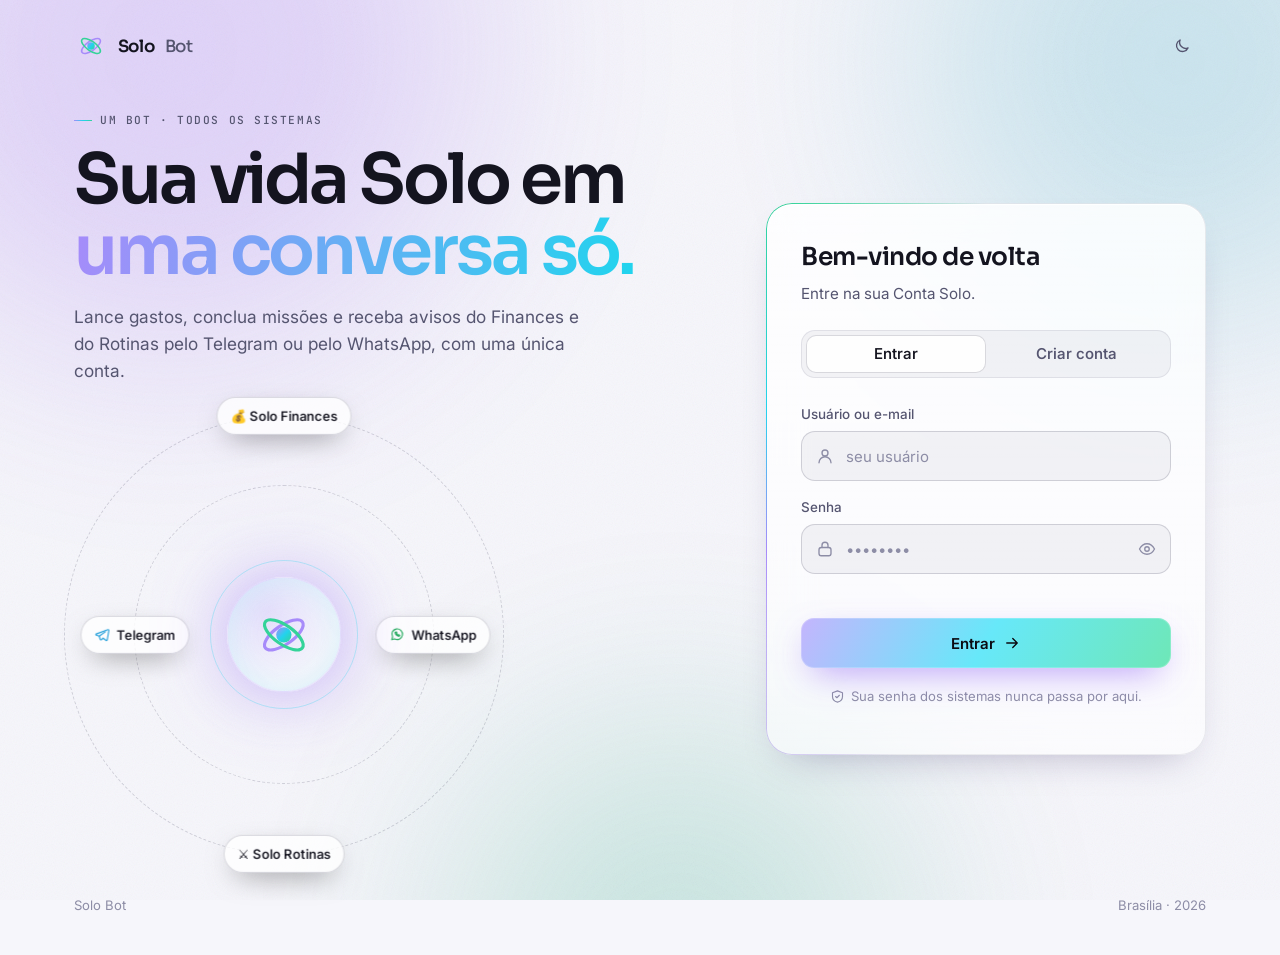
==== commit c689d35b: "feat(disparos): modulo de disparos de audio WhatsApp e aprimoramentos de interface - Disparos de aud" ====
--- a/frontend/index.html
+++ b/frontend/index.html
@@ -5,7 +5,7 @@
 <meta name="viewport" content="width=device-width, initial-scale=1, viewport-fit=cover">
 <title>Solo Bot — Entrar</title>
 <meta name="description" content="Um bot, todos os seus sistemas Solo: Finances e Rotinas pelo Telegram e pelo WhatsApp.">
-<meta name="theme-color" content="#06060b">
+<meta name="theme-color" content="#05050a">
 <link rel="icon" href="static/logo.svg" type="image/svg+xml">
 <link rel="preconnect" href="https://fonts.googleapis.com"><link rel="preconnect" href="https://fonts.gstatic.com" crossorigin>
 <link href="https://fonts.googleapis.com/css2?family=Inter:wght@400;500;600&family=JetBrains+Mono:wght@500&family=Sora:wght@500;600;700&display=swap" rel="stylesheet">
@@ -16,36 +16,29 @@
 <div class="ceu" aria-hidden="true"><div class="aurora aurora-violeta"></div><div class="aurora aurora-ciano"></div><div class="aurora aurora-esmeralda"></div></div>
 <div class="palco">
   <header class="cabeca">
-    <a class="marca" href="/"><img class="brand-logo" src="static/logo.svg" alt="" width="40" height="40"><b>Solo</b><span>Bot</span></a>
+    <a class="marca" href="/"><svg class="logo" viewBox="0 0 40 40" aria-hidden="true"><defs><linearGradient id="lg-login" x1="0" y1="0" x2="1" y2="1"><stop offset="0" stop-color="#a78bfa"/><stop offset=".5" stop-color="#22d3ee"/><stop offset="1" stop-color="#34d399"/></linearGradient></defs><g transform="rotate(-35 20 20)"><ellipse class="anel v" cx="20" cy="20" rx="13" ry="5.4" fill="none" stroke="#a78bfa" stroke-width="1.8"/></g><g transform="rotate(35 20 20)"><ellipse class="anel e" cx="20" cy="20" rx="13" ry="5.4" fill="none" stroke="#34d399" stroke-width="1.8"/></g><circle class="nucleo" cx="20" cy="20" r="4.4" fill="url(#lg-login)"/></svg><b>Solo</b><span>Bot</span></a>
     <button class="btn fantasma pequeno" id="tema" aria-label="Alternar tema"><svg class="icon sun-icon" viewBox="0 0 24 24" fill="none" stroke="currentColor" stroke-width="1.8" stroke-linecap="round" stroke-linejoin="round" aria-hidden="true"><circle cx="12" cy="12" r="4"/><path d="M12 2v2M12 20v2M4.9 4.9l1.4 1.4M17.7 17.7l1.4 1.4M2 12h2M20 12h2M4.9 19.1l1.4-1.4M17.7 6.3l1.4-1.4"/></svg><svg class="icon moon-icon" viewBox="0 0 24 24" fill="none" stroke="currentColor" stroke-width="1.8" stroke-linecap="round" stroke-linejoin="round" aria-hidden="true"><path d="M20 14.5A8 8 0 0 1 9.5 4a8 8 0 1 0 10.5 10.5Z"/></svg></button>
   </header>
 
   <main class="corpo">
     <section class="hero entrar-animado">
       <span class="eyebrow">Um bot · todos os sistemas</span>
-      <h1>Sua vida Solo em <span class="grad">uma conversa só.</span></h1>
+      <h1>Sua vida Solo em <span class="grad-anim">uma conversa só.</span></h1>
       <p class="lead">Lance gastos, conclua missões e receba avisos do Finances e do Rotinas pelo Telegram ou pelo WhatsApp, com uma única conta.</p>
-      <div class="pilulas">
-        <span class="chip">💰 Solo Finances</span>
-        <span class="chip">⚔️ Solo Rotinas</span>
-        <span class="chip"><svg class="icon telegram-icon" viewBox="0 0 24 24" fill="none" stroke="currentColor" stroke-width="1.8" stroke-linecap="round" stroke-linejoin="round" aria-hidden="true"><path d="M21.5 4.5 2.8 11.4c-.9.4-.9 1.6.1 1.9l4.6 1.5 1.7 5.3c.3.8 1.3 1 1.9.4l2.6-2.5 4.8 3.5c.7.5 1.7.1 1.9-.7L23 5.8c.2-1-.7-1.7-1.5-1.3Z"/><path d="m7.6 14.7 9.9-6.9"/></svg> Telegram</span>
-        <span class="chip"><svg class="icon whatsapp-icon" viewBox="0 0 24 24" fill="none" stroke="currentColor" stroke-width="1.8" stroke-linecap="round" stroke-linejoin="round" aria-hidden="true"><path d="M3.5 20.5 5 16a8.5 8.5 0 1 1 3.1 3.1l-4.6 1.4Z"/><path d="M9 8.6c0 3.3 3 6.4 6.4 6.4l1.2-1.5-2-1-1 .8a4.5 4.5 0 0 1-2.4-2.4l.8-1-1-2-1.5 1.1c-.3.2-.5.5-.5.6Z"/></svg> WhatsApp</span>
-      </div>
-
-      <div class="demo vidro borda-viva" aria-hidden="true">
-        <div class="demo-topo"><img class="brand-logo" src="static/logo.svg" alt="" width="40" height="40"><div><b>Solo Bot</b><small>● online</small></div></div>
-        <div class="fala" id="fala">
-  <div class="bolha eu">/fin gastei 42 no mercado</div>
-  <div class="bolha bot"><span class="selo fin">💰 Finances</span>✓ Despesa de <b>R$ 42,00</b> — Mercado<br><span class="muted">Saldo Nubank: R$ 1.318,40</span></div>
-  <div class="bolha eu">/rot hoje</div>
-  <div class="bolha bot"><span class="selo rot">⚔️ Rotinas</span>3 missões hoje · 1 concluída<div class="teclas"><span>Treino</span><span>✓ Leitura</span></div></div>
-  <div class="bolha eu">✓ Leitura</div>
-  <div class="bolha bot"><span class="selo rot">⚔️ Rotinas</span>Missão concluída! <b>+40 XP</b> · corrente de 12 dias</div>
-</div>
+      <div class="orbitas" aria-hidden="true">
+        <div class="orbita" style="--in:0;--t:60s">
+          <span class="planeta" style="--t:60s">💰 Solo Finances</span>
+          <span class="planeta baixo" style="--t:60s">⚔️ Solo Rotinas</span>
+        </div>
+        <div class="orbita r2" style="--in:16%;--t:42s">
+          <span class="planeta esq" style="--t:42s"><svg class="icon telegram-icon" viewBox="0 0 24 24" fill="none" stroke="currentColor" stroke-width="1.8" stroke-linecap="round" stroke-linejoin="round" aria-hidden="true"><path d="M21.5 4.5 2.8 11.4c-.9.4-.9 1.6.1 1.9l4.6 1.5 1.7 5.3c.3.8 1.3 1 1.9.4l2.6-2.5 4.8 3.5c.7.5 1.7.1 1.9-.7L23 5.8c.2-1-.7-1.7-1.5-1.3Z"/><path d="m7.6 14.7 9.9-6.9"/></svg> Telegram</span>
+          <span class="planeta dir" style="--t:42s"><svg class="icon whatsapp-icon" viewBox="0 0 24 24" fill="none" stroke="currentColor" stroke-width="1.8" stroke-linecap="round" stroke-linejoin="round" aria-hidden="true"><path d="M3.5 20.5 5 16a8.5 8.5 0 1 1 3.1 3.1l-4.6 1.4Z"/><path d="M9 8.6c0 3.3 3 6.4 6.4 6.4l1.2-1.5-2-1-1 .8a4.5 4.5 0 0 1-2.4-2.4l.8-1-1-2-1.5 1.1c-.3.2-.5.5-.5.6Z"/></svg> WhatsApp</span>
+        </div>
+        <div class="nucleo-orb"><svg class="logo" viewBox="0 0 40 40" aria-hidden="true"><defs><linearGradient id="lg-login" x1="0" y1="0" x2="1" y2="1"><stop offset="0" stop-color="#a78bfa"/><stop offset=".5" stop-color="#22d3ee"/><stop offset="1" stop-color="#34d399"/></linearGradient></defs><g transform="rotate(-35 20 20)"><ellipse class="anel v" cx="20" cy="20" rx="13" ry="5.4" fill="none" stroke="#a78bfa" stroke-width="1.8"/></g><g transform="rotate(35 20 20)"><ellipse class="anel e" cx="20" cy="20" rx="13" ry="5.4" fill="none" stroke="#34d399" stroke-width="1.8"/></g><circle class="nucleo" cx="20" cy="20" r="4.4" fill="url(#lg-login)"/></svg></div>
       </div>
     </section>
 
-    <section class="acesso vidro entrar-animado">
+    <section class="acesso vidro borda-viva entrar-animado" id="acesso">
       <div class="contexto oculto" id="contexto"></div>
       <h2 id="titulo">Bem-vindo de volta</h2>
       <p class="sub" id="sub">Entre na sua Conta Solo.</p>
--- a/frontend/static/login.css
+++ b/frontend/static/login.css
@@ -1,6 +1,6 @@
 :root {
   color-scheme: dark;
-  --bg: #06060b;
+  --bg: #05050a;
   --bg-2: #0b0b14;
   --surface: rgb(255 255 255 / 3.5%);
   --surface-2: rgb(255 255 255 / 6%);
@@ -356,3 +356,123 @@
   .acesso { padding-inline: 16px; }
   .base { gap: 12px; flex-wrap: wrap; }
 }
+
+/* ══════════════════════════════════════════════════════════════════
+   Órbita — mesmo visual do painel (solo.css): vidro, borda viva que
+   gira, luz que segue o cursor e o sistema orbital no lugar da demo.
+   ══════════════════════════════════════════════════════════════════ */
+@property --ang { syntax: "<angle>"; inherits: false; initial-value: 0deg; }
+:root {
+  --mola: cubic-bezier(.34, 1.56, .64, 1);
+  --suave: cubic-bezier(.22, 1, .36, 1);
+  --surface-sunk: rgba(0, 0, 0, .25);
+  --vidro-fundo: linear-gradient(180deg, rgba(255,255,255,.055), rgba(255,255,255,.018));
+  --luz: rgba(167, 139, 250, .12);
+  --estrelas: .55;
+}
+:root[data-theme="light"] { --surface-sunk: rgba(20,20,50,.045); --vidro-fundo: linear-gradient(180deg, rgba(255,255,255,.85), rgba(255,255,255,.6)); --luz: rgba(124,58,237,.08); --estrelas: 0; }
+@media (prefers-color-scheme: light) {
+  :root:not([data-theme="dark"]) { --surface-sunk: rgba(20,20,50,.045); --vidro-fundo: linear-gradient(180deg, rgba(255,255,255,.85), rgba(255,255,255,.6)); --luz: rgba(124,58,237,.08); --estrelas: 0; }
+}
+
+.ceu::before { /* estrelas no lugar da grade */
+  inset: -50%; opacity: var(--estrelas); -webkit-mask-image: none; mask-image: none;
+  background-image:
+    radial-gradient(1px 1px at 20% 30%, #fff8, transparent 60%),
+    radial-gradient(1px 1px at 70% 80%, #fff6, transparent 60%),
+    radial-gradient(1.5px 1.5px at 40% 70%, #c4b5fd88, transparent 60%),
+    radial-gradient(1px 1px at 85% 20%, #fff7, transparent 60%),
+    radial-gradient(1px 1px at 10% 90%, #a5f3fc77, transparent 60%);
+  background-size: 340px 340px;
+  animation: deriva 140s linear infinite;
+}
+.ceu::after {
+  content: ""; position: absolute; inset: 0; opacity: .06; mix-blend-mode: overlay;
+  background-image: url("data:image/svg+xml,%3Csvg xmlns='http://www.w3.org/2000/svg' width='160' height='160'%3E%3Cfilter id='n'%3E%3CfeTurbulence type='fractalNoise' baseFrequency='.9' numOctaves='3'/%3E%3C/filter%3E%3Crect width='100%25' height='100%25' filter='url(%23n)'/%3E%3C/svg%3E");
+}
+.aurora { filter: blur(110px); }
+@keyframes deriva { to { transform: translate3d(340px, 340px, 0); } }
+
+.eyebrow { display: inline-flex; align-items: center; gap: 8px; font: 500 .7rem/1 var(--mono); }
+.eyebrow::before { content: ""; width: 18px; height: 1px; background: var(--brand); }
+.hero h1 { font-size: clamp(2.6rem, 5.4vw, 4.6rem); line-height: 1.02; letter-spacing: -.045em; max-width: 12ch; }
+.grad-anim {
+  background: linear-gradient(100deg, #a78bfa, #22d3ee, #34d399, #a78bfa) 0 0 / 300% 100%;
+  -webkit-background-clip: text; background-clip: text; color: transparent; animation: correr 8s linear infinite;
+}
+@keyframes correr { to { background-position: 300% 0; } }
+.entrar-animado { animation: entrar .9s var(--suave) both; }
+.hero.entrar-animado { animation-delay: .05s; }
+@keyframes entrar { from { opacity: 0; transform: translateY(18px) scale(.985); filter: blur(6px); } }
+
+/* logo com órbitas girando */
+.marca svg.logo { width: 34px; height: 34px; }
+.logo .anel, .logo .nucleo { transform-box: fill-box; transform-origin: center; }
+.logo .anel.v { animation: girar 9s linear infinite; }
+.logo .anel.e { animation: girar 12s linear infinite reverse; }
+.logo .nucleo { animation: respirar 3s ease-in-out infinite; }
+@keyframes respirar { 50% { transform: scale(1.18); } }
+
+/* sistema orbital */
+.orbitas { position: relative; width: min(440px, 100%); aspect-ratio: 1; margin: 6px 0 0 -10px; }
+.orbita { position: absolute; inset: var(--in); border-radius: 50%; border: 1px dashed var(--border-strong); animation: girar var(--t) linear infinite; }
+.orbita.r2 { animation-direction: reverse; }
+.planeta {
+  position: absolute; left: 50%; top: 0; translate: -50% -50%;
+  display: inline-flex; align-items: center; gap: 7px; white-space: nowrap; padding: 8px 13px; border-radius: 99px; font-size: .82rem; font-weight: 550;
+  background: color-mix(in srgb, var(--surface-solid) 78%, transparent); border: 1px solid var(--border-strong);
+  backdrop-filter: blur(10px); -webkit-backdrop-filter: blur(10px); box-shadow: 0 10px 30px -12px rgba(0,0,0,.6);
+  animation: girar var(--t) linear infinite reverse;
+}
+.orbita.r2 .planeta { animation-direction: normal; }
+.planeta.baixo { top: 100%; }
+.planeta.esq { top: 50%; left: 0; }
+.planeta.dir { top: 50%; left: 100%; }
+.planeta .icon { width: 15px; height: 15px; }
+.nucleo-orb {
+  position: absolute; inset: 37%; border-radius: 50%; display: grid; place-items: center;
+  background: radial-gradient(circle at 35% 30%, rgba(196,181,253,.35), color-mix(in srgb, var(--bg) 90%, transparent) 70%);
+  border: 1px solid rgba(196,181,253,.3); box-shadow: 0 0 80px -10px rgba(139,92,246,.75), inset 0 0 30px rgba(34,211,238,.15);
+}
+.nucleo-orb .logo { width: 62%; height: 62%; }
+.nucleo-orb::after { content: ""; position: absolute; inset: -18px; border-radius: 50%; border: 1px solid rgba(34,211,238,.28); animation: onda 3s ease-out infinite; }
+@keyframes onda { from { transform: scale(.85); opacity: 1; } to { transform: scale(1.5); opacity: 0; } }
+
+/* cartão de acesso: vidro, borda viva, luz e inclinação 3D (login.js) */
+.vidro {
+  background: radial-gradient(440px circle at var(--mx, -999px) var(--my, -999px), var(--luz), transparent 45%), var(--vidro-fundo);
+  backdrop-filter: blur(22px) saturate(140%); -webkit-backdrop-filter: blur(22px) saturate(140%);
+}
+.borda-viva::before {
+  padding: 1.2px; opacity: 1;
+  background: conic-gradient(from var(--ang), transparent 0 55%, #a78bfa 70%, #22d3ee 80%, #34d399 90%, transparent 100%);
+  animation: orbitar 5s linear infinite;
+}
+@keyframes orbitar { to { --ang: 360deg; } }
+.acesso { transition: transform .5s var(--suave); will-change: transform; }
+.abas { background: var(--surface-sunk); }
+.abas .trilho { transition: transform .45s var(--mola); }
+.entrada input { height: 50px; padding-left: 44px; border-radius: 14px; background: var(--surface-sunk); transition: border-color .2s, box-shadow .3s; }
+.entrada svg { left: 15px; }
+.entrada input:focus { background: var(--surface-sunk); box-shadow: 0 0 0 4px rgba(167,139,250,.14), 0 0 30px -8px rgba(139,92,246,.55); }
+.campo:focus-within label { color: var(--violet); }
+
+.btn { position: relative; overflow: hidden; border-radius: 13px; transition: transform .3s var(--mola), box-shadow .3s, background .2s, border-color .2s; }
+.btn:hover { transform: none; }
+.btn:active { transform: scale(.96); }
+.btn.primario {
+  height: 50px; font-weight: 600; animation: none; background: linear-gradient(120deg, #c4b5fd, #67e8f9 50%, #6ee7b7);
+  box-shadow: 0 0 0 1px rgba(255,255,255,.2) inset, 0 12px 36px -12px rgba(139,92,246,.75);
+}
+.btn.primario::after {
+  content: ""; position: absolute; inset: 0; width: 50%; pointer-events: none;
+  background: linear-gradient(90deg, transparent, rgba(255,255,255,.6), transparent);
+  transform: translateX(-130%) skewX(-20deg);
+}
+.btn.primario:hover::after { animation: varrer .9s var(--suave); }
+@keyframes varrer { to { transform: translateX(330%) skewX(-20deg); } }
+
+@media (max-width: 960px) {
+  .orbitas { display: none; }
+  .hero h1 { max-width: none; }
+}
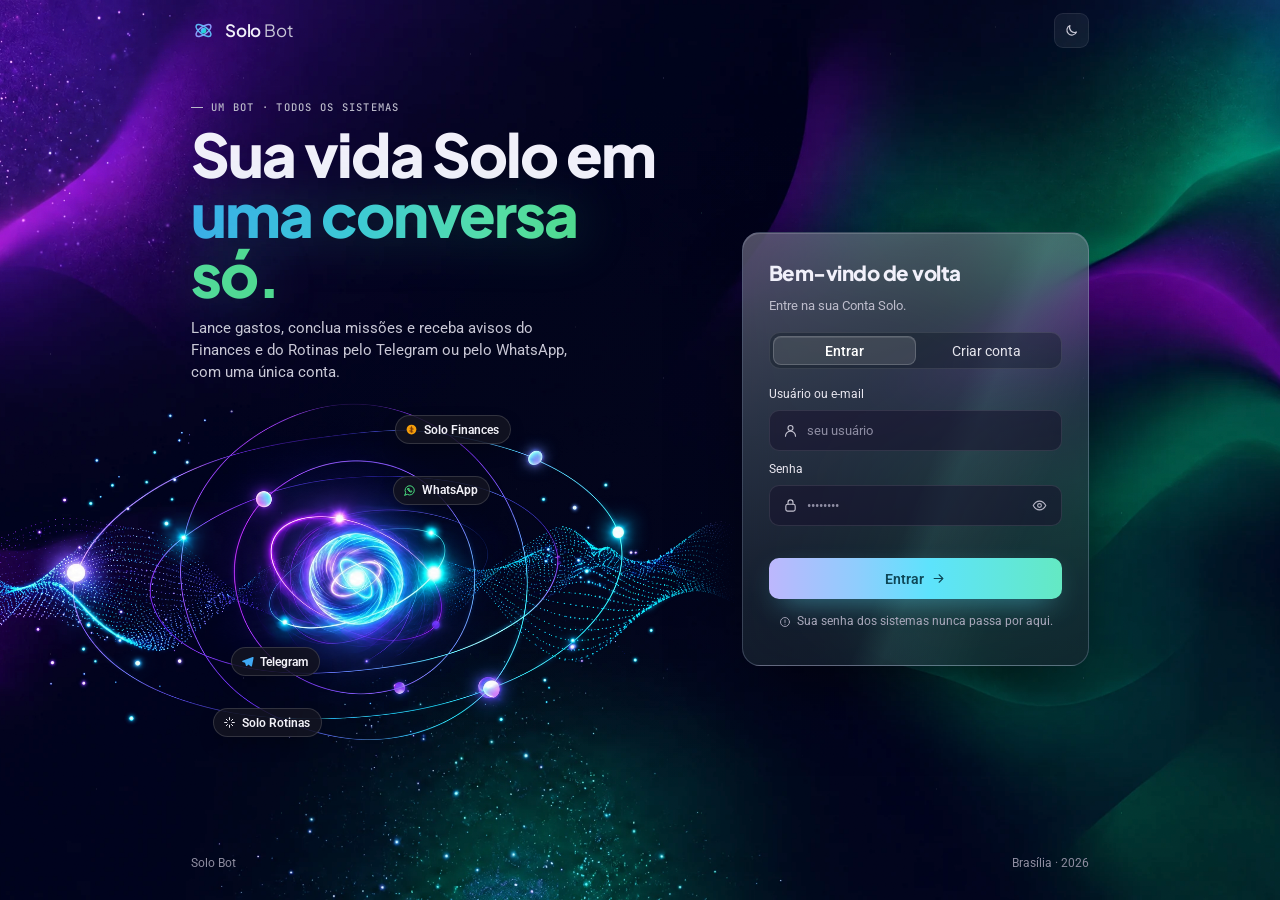
==== commit 0015c20c: "feat(login): nova tela de entrada Órbita Recriação da tela de login a partir do mock aprovado, feita" ====
--- a/frontend/index.html
+++ b/frontend/index.html
@@ -5,86 +5,126 @@
 <meta name="viewport" content="width=device-width, initial-scale=1, viewport-fit=cover">
 <title>Solo Bot — Entrar</title>
 <meta name="description" content="Um bot, todos os seus sistemas Solo: Finances e Rotinas pelo Telegram e pelo WhatsApp.">
-<meta name="theme-color" content="#05050a">
+<meta name="theme-color" content="#05061a">
 <link rel="icon" href="static/logo.svg" type="image/svg+xml">
 <link rel="preconnect" href="https://fonts.googleapis.com"><link rel="preconnect" href="https://fonts.gstatic.com" crossorigin>
-<link href="https://fonts.googleapis.com/css2?family=Inter:wght@400;500;600&family=JetBrains+Mono:wght@500&family=Sora:wght@500;600;700&display=swap" rel="stylesheet">
-<link rel="stylesheet" href="static/login.css">
-
+<link href="https://fonts.googleapis.com/css2?family=Roboto:wght@400;500;700&family=JetBrains+Mono:wght@500&family=Plus+Jakarta+Sans:wght@400;600;800&display=swap" rel="stylesheet">
+<link rel="stylesheet" href="static/login.css?v=orbita-3">
 </head>
 <body>
-<div class="ceu" aria-hidden="true"><div class="aurora aurora-violeta"></div><div class="aurora aurora-ciano"></div><div class="aurora aurora-esmeralda"></div></div>
+<div class="ceu" aria-hidden="true"><i></i></div>
+
 <div class="palco">
-  <header class="cabeca">
-    <a class="marca" href="/"><svg class="logo" viewBox="0 0 40 40" aria-hidden="true"><defs><linearGradient id="lg-login" x1="0" y1="0" x2="1" y2="1"><stop offset="0" stop-color="#a78bfa"/><stop offset=".5" stop-color="#22d3ee"/><stop offset="1" stop-color="#34d399"/></linearGradient></defs><g transform="rotate(-35 20 20)"><ellipse class="anel v" cx="20" cy="20" rx="13" ry="5.4" fill="none" stroke="#a78bfa" stroke-width="1.8"/></g><g transform="rotate(35 20 20)"><ellipse class="anel e" cx="20" cy="20" rx="13" ry="5.4" fill="none" stroke="#34d399" stroke-width="1.8"/></g><circle class="nucleo" cx="20" cy="20" r="4.4" fill="url(#lg-login)"/></svg><b>Solo</b><span>Bot</span></a>
-    <button class="btn fantasma pequeno" id="tema" aria-label="Alternar tema"><svg class="icon sun-icon" viewBox="0 0 24 24" fill="none" stroke="currentColor" stroke-width="1.8" stroke-linecap="round" stroke-linejoin="round" aria-hidden="true"><circle cx="12" cy="12" r="4"/><path d="M12 2v2M12 20v2M4.9 4.9l1.4 1.4M17.7 17.7l1.4 1.4M2 12h2M20 12h2M4.9 19.1l1.4-1.4M17.7 6.3l1.4-1.4"/></svg><svg class="icon moon-icon" viewBox="0 0 24 24" fill="none" stroke="currentColor" stroke-width="1.8" stroke-linecap="round" stroke-linejoin="round" aria-hidden="true"><path d="M20 14.5A8 8 0 0 1 9.5 4a8 8 0 1 0 10.5 10.5Z"/></svg></button>
+  <header class="nav">
+    <a class="marca" href="/">
+      <svg class="ico-logo" viewBox="0 0 40 40" aria-hidden="true">
+        <defs><linearGradient id="g-logo" x1="0" y1="0" x2="1" y2="1"><stop offset="0" stop-color="#a78bfa"/><stop offset=".5" stop-color="#22d3ee"/><stop offset="1" stop-color="#34d399"/></linearGradient></defs>
+        <g transform="rotate(-35 20 20)"><ellipse class="anel v" cx="20" cy="20" rx="14" ry="6" fill="none" stroke="#8b9cfb" stroke-width="2.4"/></g>
+        <g transform="rotate(35 20 20)"><ellipse class="anel e" cx="20" cy="20" rx="14" ry="6" fill="none" stroke="#5eb8f5" stroke-width="2.4"/></g>
+        <circle class="nucleo" cx="20" cy="20" r="4.6" fill="url(#g-logo)"/>
+      </svg>
+      <span class="t1"><b>Solo</b> Bot</span>
+    </a>
+    <button class="btn3" type="button" id="tema" aria-label="Alternar tema">
+      <svg class="sun-icon" viewBox="0 0 24 24" aria-hidden="true"><circle class="linha" cx="12" cy="12" r="4"/><path class="linha" d="M12 2v2M12 20v2M4.9 4.9l1.4 1.4M17.7 17.7l1.4 1.4M2 12h2M20 12h2M4.9 19.1l1.4-1.4M17.7 6.3l1.4-1.4"/></svg>
+      <svg class="moon-icon" viewBox="0 0 24 24" aria-hidden="true"><path class="linha" d="M20 14.5A8 8 0 0 1 9.5 4a8 8 0 1 0 10.5 10.5Z"/></svg>
+    </button>
   </header>
 
   <main class="corpo">
-    <section class="hero entrar-animado">
-      <span class="eyebrow">Um bot · todos os sistemas</span>
-      <h1>Sua vida Solo em <span class="grad-anim">uma conversa só.</span></h1>
-      <p class="lead">Lance gastos, conclua missões e receba avisos do Finances e do Rotinas pelo Telegram ou pelo WhatsApp, com uma única conta.</p>
-      <div class="orbitas" aria-hidden="true">
-        <div class="orbita" style="--in:0;--t:60s">
-          <span class="planeta" style="--t:60s">💰 Solo Finances</span>
-          <span class="planeta baixo" style="--t:60s">⚔️ Solo Rotinas</span>
-        </div>
-        <div class="orbita r2" style="--in:16%;--t:42s">
-          <span class="planeta esq" style="--t:42s"><svg class="icon telegram-icon" viewBox="0 0 24 24" fill="none" stroke="currentColor" stroke-width="1.8" stroke-linecap="round" stroke-linejoin="round" aria-hidden="true"><path d="M21.5 4.5 2.8 11.4c-.9.4-.9 1.6.1 1.9l4.6 1.5 1.7 5.3c.3.8 1.3 1 1.9.4l2.6-2.5 4.8 3.5c.7.5 1.7.1 1.9-.7L23 5.8c.2-1-.7-1.7-1.5-1.3Z"/><path d="m7.6 14.7 9.9-6.9"/></svg> Telegram</span>
-          <span class="planeta dir" style="--t:42s"><svg class="icon whatsapp-icon" viewBox="0 0 24 24" fill="none" stroke="currentColor" stroke-width="1.8" stroke-linecap="round" stroke-linejoin="round" aria-hidden="true"><path d="M3.5 20.5 5 16a8.5 8.5 0 1 1 3.1 3.1l-4.6 1.4Z"/><path d="M9 8.6c0 3.3 3 6.4 6.4 6.4l1.2-1.5-2-1-1 .8a4.5 4.5 0 0 1-2.4-2.4l.8-1-1-2-1.5 1.1c-.3.2-.5.5-.5.6Z"/></svg> WhatsApp</span>
-        </div>
-        <div class="nucleo-orb"><svg class="logo" viewBox="0 0 40 40" aria-hidden="true"><defs><linearGradient id="lg-login" x1="0" y1="0" x2="1" y2="1"><stop offset="0" stop-color="#a78bfa"/><stop offset=".5" stop-color="#22d3ee"/><stop offset="1" stop-color="#34d399"/></linearGradient></defs><g transform="rotate(-35 20 20)"><ellipse class="anel v" cx="20" cy="20" rx="13" ry="5.4" fill="none" stroke="#a78bfa" stroke-width="1.8"/></g><g transform="rotate(35 20 20)"><ellipse class="anel e" cx="20" cy="20" rx="13" ry="5.4" fill="none" stroke="#34d399" stroke-width="1.8"/></g><circle class="nucleo" cx="20" cy="20" r="4.4" fill="url(#lg-login)"/></svg></div>
+    <section class="hero">
+      <span class="t3 eyebrow">Um bot · todos os sistemas</span>
+      <h1 class="h1">
+        <span>Sua vida Solo em</span>
+        <span class="grad">uma conversa</span>
+        <span class="grad grad-fim">só.</span>
+      </h1>
+      <p class="t2 lead">Lance gastos, conclua missões e receba avisos do Finances e do Rotinas pelo Telegram ou pelo WhatsApp, com uma única conta.</p>
+
+      <div class="media" aria-hidden="true">
+        <img class="media-arte" src="static/login/orbita.webp" alt="" width="1620" height="694">
+        <span class="card2 selo-fin">
+          <svg viewBox="0 0 24 24"><circle class="moeda" cx="12" cy="12" r="9"/><path class="moeda-traco" d="M12 7v10M9.5 9.5h3.8a1.7 1.7 0 0 1 0 3.4h-2.6a1.7 1.7 0 0 0 0 3.4h3.8"/></svg>
+          <span class="t3">Solo Finances</span>
+        </span>
+        <span class="card2 selo-wa">
+          <svg viewBox="0 0 24 24"><path class="linha wa" d="M3.5 20.5 5 16a8.5 8.5 0 1 1 3.1 3.1l-4.6 1.4Z"/><path class="linha wa" d="M9 8.6c0 3.3 3 6.4 6.4 6.4l1.2-1.5-2-1-1 .8a4.5 4.5 0 0 1-2.4-2.4l.8-1-1-2-1.5 1.1c-.3.2-.5.5-.5.6Z"/></svg>
+          <span class="t3">WhatsApp</span>
+        </span>
+        <span class="card2 selo-tg">
+          <svg viewBox="0 0 24 24"><path class="cheio tg" d="M21.4 3.6 2.9 10.8c-1 .4-1 1.7 0 2l4.5 1.5 1.8 5.4c.3.8 1.3 1 1.9.4l2.6-2.4 4.7 3.4c.7.5 1.7.1 1.9-.8l3-15.1c.2-1-.8-1.9-1.9-1.6Z"/></svg>
+          <span class="t3">Telegram</span>
+        </span>
+        <span class="card2 selo-rot">
+          <svg viewBox="0 0 24 24"><path class="linha" d="M12 3v4M12 17v4M3 12h4M17 12h4M6 6l2.5 2.5M15.5 15.5 18 18M6 18l2.5-2.5M15.5 8.5 18 6"/></svg>
+          <span class="t3">Solo Rotinas</span>
+        </span>
       </div>
     </section>
 
-    <section class="acesso vidro borda-viva entrar-animado" id="acesso">
+    <section class="form" id="acesso">
       <div class="contexto oculto" id="contexto"></div>
-      <h2 id="titulo">Bem-vindo de volta</h2>
-      <p class="sub" id="sub">Entre na sua Conta Solo.</p>
+      <h2 class="h2" id="titulo">Bem-vindo de volta</h2>
+      <p class="t2 sub" id="sub">Entre na sua Conta Solo.</p>
 
       <div class="abas" id="abas" role="tablist" aria-label="Acesso à Conta Solo" data-aba="entrar">
-        <span class="trilho"></span>
-        <button class="aba" id="aba-entrar" role="tab" aria-controls="form" aria-selected="true" tabindex="0" data-aba="entrar">Entrar</button>
-        <button class="aba" id="aba-cadastro" role="tab" aria-controls="form" aria-selected="false" tabindex="-1" data-aba="cadastro">Criar conta</button>
+        <span class="trilho" aria-hidden="true"></span>
+        <button class="aba" id="aba-entrar" type="button" role="tab" aria-controls="form" aria-selected="true" tabindex="0" data-aba="entrar">Entrar</button>
+        <button class="aba" id="aba-cadastro" type="button" role="tab" aria-controls="form" aria-selected="false" tabindex="-1" data-aba="cadastro">Criar conta</button>
       </div>
 
       <form id="form" role="tabpanel" aria-labelledby="aba-entrar" novalidate>
         <div class="campo oculto" id="campo-nome">
-          <label for="nome">Nome</label>
-          <div class="entrada"><svg class="icon " viewBox="0 0 24 24" fill="none" stroke="currentColor" stroke-width="1.8" stroke-linecap="round" stroke-linejoin="round" aria-hidden="true"><circle cx="12" cy="8" r="4"/><path d="M4 21a8 8 0 0 1 16 0"/></svg><input id="nome" autocomplete="name" placeholder="Como quer ser chamado"></div>
+          <label class="rotulo" for="nome">Nome</label>
+          <div class="entrada">
+            <svg viewBox="0 0 24 24" aria-hidden="true"><circle class="linha" cx="12" cy="8" r="4"/><path class="linha" d="M4 21a8 8 0 0 1 16 0"/></svg>
+            <input id="nome" autocomplete="name" placeholder="Como quer ser chamado">
+          </div>
         </div>
         <div class="campo" id="campo-login">
-          <label for="login">Usuário ou e-mail</label>
-          <div class="entrada"><svg class="icon " viewBox="0 0 24 24" fill="none" stroke="currentColor" stroke-width="1.8" stroke-linecap="round" stroke-linejoin="round" aria-hidden="true"><circle cx="12" cy="8" r="4"/><path d="M4 21a8 8 0 0 1 16 0"/></svg><input id="login" aria-describedby="erro" autocomplete="username" autocapitalize="none" spellcheck="false" placeholder="seu usuário" required></div>
+          <label class="rotulo" for="login">Usuário ou e-mail</label>
+          <div class="entrada">
+            <svg viewBox="0 0 24 24" aria-hidden="true"><circle class="linha" cx="12" cy="8" r="4"/><path class="linha" d="M4 21a8 8 0 0 1 16 0"/></svg>
+            <input id="login" aria-describedby="erro" autocomplete="username" autocapitalize="none" spellcheck="false" placeholder="seu usuário" required>
+          </div>
         </div>
         <div class="campo oculto" id="campo-usuario">
-          <label for="usuario">Usuário</label>
-          <div class="entrada"><svg class="icon " viewBox="0 0 24 24" fill="none" stroke="currentColor" stroke-width="1.8" stroke-linecap="round" stroke-linejoin="round" aria-hidden="true"><circle cx="12" cy="8" r="4"/><path d="M4 21a8 8 0 0 1 16 0"/></svg><input id="usuario" autocomplete="username" autocapitalize="none" spellcheck="false" placeholder="é com ele que você entra"></div>
+          <label class="rotulo" for="usuario">Usuário</label>
+          <div class="entrada">
+            <svg viewBox="0 0 24 24" aria-hidden="true"><circle class="linha" cx="12" cy="8" r="4"/><path class="linha" d="M4 21a8 8 0 0 1 16 0"/></svg>
+            <input id="usuario" autocomplete="username" autocapitalize="none" spellcheck="false" placeholder="é com ele que você entra">
+          </div>
         </div>
         <div class="campo oculto" id="campo-email">
-          <label for="email">E-mail <span class="faint">(opcional)</span></label>
-          <div class="entrada"><svg class="icon " viewBox="0 0 24 24" fill="none" stroke="currentColor" stroke-width="1.8" stroke-linecap="round" stroke-linejoin="round" aria-hidden="true"><rect x="3" y="5" width="18" height="14" rx="3"/><path d="m4 7 8 6 8-6"/></svg><input id="email" type="email" autocomplete="email" placeholder="voce@exemplo.com"></div>
+          <label class="rotulo" for="email">E-mail <span class="opcional">(opcional)</span></label>
+          <div class="entrada">
+            <svg viewBox="0 0 24 24" aria-hidden="true"><rect class="linha" x="3" y="5" width="18" height="14" rx="3"/><path class="linha" d="m4 7 8 6 8-6"/></svg>
+            <input id="email" type="email" autocomplete="email" placeholder="voce@exemplo.com">
+          </div>
         </div>
         <div class="campo">
-          <label for="senha">Senha</label>
-          <div class="entrada"><svg class="icon " viewBox="0 0 24 24" fill="none" stroke="currentColor" stroke-width="1.8" stroke-linecap="round" stroke-linejoin="round" aria-hidden="true"><rect x="4" y="10" width="16" height="11" rx="3"/><path d="M8 10V7a4 4 0 0 1 8 0v3"/></svg><input id="senha" aria-describedby="erro" type="password" autocomplete="current-password" placeholder="••••••••" required>
-            <button type="button" class="olho" id="olho" aria-label="Mostrar senha" aria-pressed="false"><svg class="icon " viewBox="0 0 24 24" fill="none" stroke="currentColor" stroke-width="1.8" stroke-linecap="round" stroke-linejoin="round" aria-hidden="true"><path d="M2 12s3.6-7 10-7 10 7 10 7-3.6 7-10 7S2 12 2 12Z"/><circle cx="12" cy="12" r="3"/></svg></button></div>
+          <label class="rotulo" for="senha">Senha</label>
+          <div class="entrada">
+            <svg viewBox="0 0 24 24" aria-hidden="true"><rect class="linha" x="4.5" y="10" width="15" height="11" rx="3"/><path class="linha" d="M8 10V7a4 4 0 0 1 8 0v3"/></svg>
+            <input id="senha" aria-describedby="erro" type="password" autocomplete="current-password" placeholder="••••••••" required>
+            <button type="button" class="olho" id="olho" aria-label="Mostrar senha" aria-pressed="false"><svg viewBox="0 0 24 24" aria-hidden="true"><path class="linha" d="M2 12s3.6-7 10-7 10 7 10 7-3.6 7-10 7S2 12 2 12Z"/><circle class="linha" cx="12" cy="12" r="3"/></svg></button>
+          </div>
           <div class="forca oculto" id="forca" role="img" aria-label="Força da senha" data-strength="0"><i></i><i></i><i></i><i></i></div>
         </div>
         <p class="erro-form" id="erro" role="alert" aria-live="polite"></p>
-        <button class="btn primario bloco" id="enviar" type="submit">Entrar <svg class="icon " viewBox="0 0 24 24" fill="none" stroke="currentColor" stroke-width="1.8" stroke-linecap="round" stroke-linejoin="round" aria-hidden="true"><path d="M5 12h14M13 6l6 6-6 6"/></svg></button>
+        <button class="btn2" id="enviar" type="submit">Entrar <svg viewBox="0 0 24 24" aria-hidden="true"><path class="linha" d="M5 12h14M13 6l6 6-6 6"/></svg></button>
       </form>
       <noscript><p class="erro-form">Ative o JavaScript para entrar ou criar sua conta.</p></noscript>
-      <p class="rodape-acesso"><svg class="icon " viewBox="0 0 24 24" fill="none" stroke="currentColor" stroke-width="1.8" stroke-linecap="round" stroke-linejoin="round" aria-hidden="true"><path d="M12 3 4 6v6c0 5 3.5 8 8 9 4.5-1 8-4 8-9V6l-8-3Z"/><path d="m9 12 2 2 4-4"/></svg> Sua senha dos sistemas nunca passa por aqui.</p>
+      <p class="t3 aviso"><svg viewBox="0 0 24 24" aria-hidden="true"><circle class="linha" cx="12" cy="12" r="9"/><path class="linha" d="M12 8v5M12 16.5v.01"/></svg> Sua senha dos sistemas nunca passa por aqui.</p>
     </section>
   </main>
 
-  <footer class="base"><span>Solo Bot</span><span>Brasília · 2026</span></footer>
+  <footer class="rodape">
+    <span class="t3">Solo Bot</span>
+    <span class="t3">Brasília · 2026</span>
+  </footer>
 </div>
 
-
-
-<script src="static/login.js" defer></script>
+<script src="static/login.js?v=orbita-3" defer></script>
 </body>
 </html>
--- a/frontend/static/login.css
+++ b/frontend/static/login.css
@@ -1,478 +1,263 @@
+/* ══════════════════════════════════════════════════════════════════
+   SOLO BOT — login "Órbita"
+   Recriação de design-systems/solo-bot-login-orbita (reference.jpg).
+   A tela é sempre escura: a arte do fundo e da órbita é escura. O botão
+   de tema só guarda a preferência usada pelo painel.
+   ══════════════════════════════════════════════════════════════════ */
+
 :root {
+  --bg: #05061a;
+  --texto: #f1f0fa;
+  --suave: #bdbccb;
+  --apagado: #8e8da3;
+  --violeta: #a78bfa;
+  --ciano: #22d3ee;
+  --esmeralda: #34d399;
+  --perigo: #fb7185;
+  --aviso: #fbbf24;
+  --display: "Plus Jakarta Sans", "Roboto", system-ui, sans-serif;
+  --sans: "Roboto", "Inter", system-ui, sans-serif;
+  --mono: "JetBrains Mono", ui-monospace, monospace;
+  --grad-texto: linear-gradient(90deg, #3aaee8 0%, #3cc9d6 42%, #55dea7 78%, #4fd98f 100%);
+  --grad-btn: linear-gradient(90deg, #bdb7fd 0%, #8fcdfd 30%, #5de3fc 55%, #64e9c3 100%);
+  --vidro-borda: rgba(170, 185, 215, .26);
+  --raio: 18px;
+  --raio-sm: 10px;
   color-scheme: dark;
-  --bg: #05050a;
-  --bg-2: #0b0b14;
-  --surface: rgb(255 255 255 / 3.5%);
-  --surface-2: rgb(255 255 255 / 6%);
-  --surface-solid: #10101a;
-  --border: rgb(255 255 255 / 7.5%);
-  --border-strong: rgb(255 255 255 / 14%);
-  --text: #ededf5;
-  --muted: #a1a1b8;
-  --faint: #62627a;
-  --violet: #a78bfa;
-  --violet-strong: #8b5cf6;
-  --cyan: #22d3ee;
-  --emerald: #34d399;
-  --danger: #fb7185;
-  --warn: #fbbf24;
-  --brand: linear-gradient(120deg, #a78bfa, #22d3ee 50%, #34d399);
-  --shadow: inset 0 1px 0 rgb(255 255 255 / 4%), 0 20px 50px -20px rgb(0 0 0 / 70%);
-  --radius: 18px;
-  --radius-sm: 12px;
-  --font: "Inter", system-ui, -apple-system, "Segoe UI", sans-serif;
-  --display: "Sora", "Inter", system-ui, sans-serif;
-  --mono: "JetBrains Mono", ui-monospace, "Cascadia Code", monospace;
-  --aurora-violeta-opacity: .5;
-  --aurora-ciano-opacity: .35;
-  --aurora-esmeralda-opacity: .28;
 }
 
 * { box-sizing: border-box; }
-
-html {
-  min-height: 100%;
-  -webkit-text-size-adjust: 100%;
-  background: var(--bg);
-}
-
+html { -webkit-text-size-adjust: 100%; } /* sem fundo aqui: o do body vai para o canvas e a .ceu (z-index -1) aparece por cima dele */
 body {
-  position: relative;
-  isolation: isolate;
-  min-height: 100vh;
-  min-height: 100svh;
-  margin: 0;
+  min-height: 100vh; min-height: 100svh; margin: 0;
+  background: var(--bg); color: var(--texto);
+  font: 15px/1.5 var(--sans); -webkit-font-smoothing: antialiased;
   overflow-x: hidden;
-  background: var(--bg);
-  color: var(--text);
-  font: 15px/1.55 var(--font);
-  -webkit-font-smoothing: antialiased;
-}
-
-.ceu {
-  position: fixed;
-  inset: 0;
-  z-index: -1;
-  overflow: hidden;
-  pointer-events: none;
-}
-
-.ceu::before {
-  position: absolute;
-  inset: 0;
-  content: "";
-  background-image:
-    linear-gradient(var(--border) 1px, transparent 1px),
-    linear-gradient(90deg, var(--border) 1px, transparent 1px);
-  background-size: 56px 56px;
-  -webkit-mask-image: radial-gradient(ellipse 80% 60% at 50% 0%, #000 30%, transparent 75%);
-  mask-image: radial-gradient(ellipse 80% 60% at 50% 0%, #000 30%, transparent 75%);
-  opacity: .55;
-}
-
-.aurora {
-  position: absolute;
-  border-radius: 50%;
-  filter: blur(90px);
-  animation: flutuar 22s ease-in-out infinite;
-}
-
-.aurora-violeta {
-  top: -260px;
-  left: -140px;
-  width: 620px;
-  height: 620px;
-  background: #7c3aed;
-  opacity: var(--aurora-violeta-opacity);
-}
-
-.aurora-ciano {
-  top: -200px;
-  right: -160px;
-  width: 520px;
-  height: 520px;
-  background: #0891b2;
-  opacity: var(--aurora-ciano-opacity);
-  animation-delay: -7s;
-}
-
-.aurora-esmeralda {
-  bottom: -280px;
-  left: 35%;
-  width: 460px;
-  height: 460px;
-  background: #059669;
-  opacity: var(--aurora-esmeralda-opacity);
-  animation-delay: -14s;
-}
-
-@keyframes flutuar {
-  0%, 100% { transform: translate(0, 0) scale(1); }
-  33% { transform: translate(40px, 30px) scale(1.08); }
-  66% { transform: translate(-30px, 20px) scale(.95); }
-}
-
-@media (prefers-color-scheme: light) {
-  :root:not([data-theme="dark"]) {
-    color-scheme: light;
-    --bg: #f6f6fb;
-    --bg-2: #eeeef6;
-    --surface: rgb(255 255 255 / 70%);
-    --surface-2: rgb(255 255 255 / 90%);
-    --surface-solid: #fff;
-    --border: rgb(20 20 50 / 8%);
-    --border-strong: rgb(20 20 50 / 16%);
-    --text: #14141f;
-    --muted: #555570;
-    --faint: #8d8da6;
-    --violet: #7c3aed;
-    --violet-strong: #6d28d9;
-    --cyan: #0891b2;
-    --emerald: #059669;
-    --danger: #e11d48;
-    --warn: #b45309;
-    --shadow: inset 0 1px 0 rgb(255 255 255 / 80%), 0 18px 40px -22px rgb(40 30 90 / 35%);
-    --aurora-violeta-opacity: .18;
-    --aurora-ciano-opacity: .18;
-    --aurora-esmeralda-opacity: .18;
-  }
-}
-
-:root[data-theme="light"] {
-  color-scheme: light;
-  --bg: #f6f6fb;
-  --bg-2: #eeeef6;
-  --surface: rgb(255 255 255 / 70%);
-  --surface-2: rgb(255 255 255 / 90%);
-  --surface-solid: #fff;
-  --border: rgb(20 20 50 / 8%);
-  --border-strong: rgb(20 20 50 / 16%);
-  --text: #14141f;
-  --muted: #555570;
-  --faint: #8d8da6;
-  --violet: #7c3aed;
-  --violet-strong: #6d28d9;
-  --cyan: #0891b2;
-  --emerald: #059669;
-  --danger: #e11d48;
-  --warn: #b45309;
-  --shadow: inset 0 1px 0 rgb(255 255 255 / 80%), 0 18px 40px -22px rgb(40 30 90 / 35%);
-  --aurora-violeta-opacity: .18;
-  --aurora-ciano-opacity: .18;
-  --aurora-esmeralda-opacity: .18;
-}
-
-@media (prefers-reduced-motion: reduce) {
-  .aurora { animation: none; }
-}
-
-/* Login components */
-h1, h2, h3 { font-family: var(--display); letter-spacing: -0.02em; margin: 0; font-weight: 600; }
-h1 { font-size: clamp(2rem, 4.4vw, 3.3rem); line-height: 1.05; }
-h2 { font-size: 1.25rem; }
-h3 { font-size: 1.02rem; }
-.grad { background: var(--brand); -webkit-background-clip: text; background-clip: text; color: transparent; }
-.muted { color: var(--muted); }
-.faint { color: var(--faint); }
-.mono { font-family: var(--mono); }
-.eyebrow { font: 600 .72rem/1 var(--font); letter-spacing: .14em; text-transform: uppercase; color: var(--muted); }
-
-/* ── Marca ───────────────────────────────────────────────────────── */
-.marca { display: inline-flex; align-items: center; gap: .6rem; text-decoration: none; font: 600 1.05rem var(--display); letter-spacing: -.01em; }
-.marca svg { width: 30px; height: 30px; }
-.marca b { font-weight: 600; }
-.marca span { color: var(--muted); font-weight: 500; }
-
-/* ── Superfícies ─────────────────────────────────────────────────── */
-.vidro {
-  background: var(--surface); border: 1px solid var(--border); border-radius: var(--radius);
-  box-shadow: var(--shadow); backdrop-filter: blur(18px) saturate(140%); -webkit-backdrop-filter: blur(18px) saturate(140%);
-}
-.borda-viva { position: relative; }
-.borda-viva::before {
-  content: ""; position: absolute; inset: -1px; border-radius: inherit; padding: 1px;
-  background: var(--brand); opacity: .55;
-  -webkit-mask: linear-gradient(#000 0 0) content-box, linear-gradient(#000 0 0);
-  -webkit-mask-composite: xor; mask-composite: exclude; pointer-events: none;
-}
-
-/* ── Botões ──────────────────────────────────────────────────────── */
-.btn {
-  --bgc: var(--surface-2);
-  display: inline-flex; align-items: center; justify-content: center; gap: .55rem;
-  height: 44px; padding: 0 1.15rem; border-radius: 12px; border: 1px solid var(--border-strong);
-  background: var(--bgc); cursor: pointer; font-weight: 550; text-decoration: none; white-space: nowrap;
-  transition: transform .15s ease, box-shadow .2s ease, background .2s ease, border-color .2s;
-}
-.btn:hover { transform: translateY(-1px); border-color: var(--violet); }
-.btn:active { transform: translateY(0) scale(.98); }
-.btn:focus-visible, input:focus-visible, .aba:focus-visible, .chave:focus-visible { outline: 2px solid var(--violet); outline-offset: 2px; }
-.btn[disabled] { opacity: .55; pointer-events: none; }
-.btn svg { width: 18px; height: 18px; flex: none; }
-.btn.primario {
-  border: 0; color: #0b0b12; background: var(--brand); background-size: 160% 100%;
-  box-shadow: 0 8px 30px -10px rgba(139,92,246,.8), 0 0 0 1px rgba(255,255,255,.15) inset;
-  animation: brilho 8s ease infinite;
-}
-.btn.primario:hover { box-shadow: 0 12px 38px -10px rgba(34,211,238,.8), 0 0 0 1px rgba(255,255,255,.25) inset; }
-@keyframes brilho { 0%,100% { background-position: 0% 50%; } 50% { background-position: 100% 50%; } }
-.btn.fantasma { background: transparent; border-color: transparent; color: var(--muted); }
-.btn.fantasma:hover { color: var(--text); background: var(--surface-2); border-color: var(--border); }
-.btn.perigo:hover { border-color: var(--danger); color: var(--danger); }
-.btn.bloco { width: 100%; }
-.btn.pequeno { height: 36px; padding: 0 .85rem; font-size: .88rem; border-radius: 10px; }
-.btn.telegram { --bgc: #229ed9; border: 0; color: #fff; }
-.btn.whatsapp { --bgc: #1faa59; border: 0; color: #fff; }
-.btn .gira { width: 16px; height: 16px; border: 2px solid currentColor; border-right-color: transparent; border-radius: 50%; animation: girar .7s linear infinite; }
-@keyframes girar { to { transform: rotate(360deg); } }
-
-/* ── Formulário ──────────────────────────────────────────────────── */
-.campo { display: grid; gap: .4rem; margin-bottom: 1rem; }
-.campo label { font-size: .84rem; color: var(--muted); font-weight: 500; }
-.entrada {
-  position: relative; display: flex; align-items: center;
-}
-.entrada svg { position: absolute; left: 14px; width: 18px; height: 18px; color: var(--faint); pointer-events: none; transition: color .2s; }
-.entrada input {
-  width: 100%; height: 48px; padding: 0 14px 0 42px; border-radius: 12px;
-  border: 1px solid var(--border-strong); background: var(--surface); outline: none;
-  transition: border-color .2s, box-shadow .2s, background .2s;
-}
-.entrada input::placeholder { color: var(--faint); }
-.entrada input:focus { border-color: var(--violet); box-shadow: 0 0 0 4px rgba(167,139,250,.15); background: var(--surface-2); }
-.entrada:focus-within svg { color: var(--violet); }
-.entrada .olho { position: absolute; right: 6px; height: 36px; width: 36px; border: 0; background: transparent; border-radius: 8px; cursor: pointer; color: var(--faint); display: grid; place-items: center; }
-.entrada .olho svg { position: static; }
-.forca { display: grid; grid-template-columns: repeat(4, 1fr); gap: 4px; margin-top: 2px; }
-.forca i { height: 3px; border-radius: 3px; background: var(--border-strong); transition: background .3s; }
-.erro-form { color: var(--danger); font-size: .88rem; min-height: 1.3em; margin: -.2rem 0 .8rem; }
-
-/* ── Chips, pontos, selos ────────────────────────────────────────── */
-.chip { display: inline-flex; align-items: center; gap: .4rem; padding: .28rem .65rem; border-radius: 999px; font-size: .78rem; font-weight: 550; border: 1px solid var(--border); background: var(--surface); color: var(--muted); }
-.chip.ok { color: var(--emerald); border-color: color-mix(in srgb, var(--emerald) 35%, transparent); background: color-mix(in srgb, var(--emerald) 10%, transparent); }
-.chip.aguarda { color: var(--warn); border-color: color-mix(in srgb, var(--warn) 35%, transparent); background: color-mix(in srgb, var(--warn) 9%, transparent); }
-.chip.off { color: var(--faint); }
-.ponto { width: 7px; height: 7px; border-radius: 50%; background: currentColor; box-shadow: 0 0 0 3px color-mix(in srgb, currentColor 20%, transparent); }
-.chip.ok .ponto { animation: pulsar 2.2s ease-in-out infinite; }
-@keyframes pulsar { 50% { box-shadow: 0 0 0 6px color-mix(in srgb, currentColor 0%, transparent); } }
-
-
-
-  .palco { min-height: 100vh; max-width: 1180px; margin: 0 auto; padding: 28px 24px 40px; display: grid; grid-template-rows: auto 1fr auto; }
-  .cabeca { display: flex; align-items: center; justify-content: space-between; }
-  .corpo { display: grid; grid-template-columns: 1.1fr .9fr; gap: 64px; align-items: center; padding: 40px 0; }
-  .hero h1 { margin: 18px 0 18px; max-width: 13ch; }
-  .hero p.lead { font-size: 1.08rem; color: var(--muted); max-width: 46ch; margin: 0 0 30px; }
-  .pilulas { display: flex; flex-wrap: wrap; gap: .5rem; margin-bottom: 34px; }
-  .pilulas .chip { padding: .4rem .75rem; font-size: .82rem; color: var(--text); }
-
-  /* chat de demonstração */
-  .demo { max-width: 470px; padding: 18px; border-radius: 24px; }
-  .demo-topo { display: flex; align-items: center; gap: .7rem; padding: 2px 4px 14px; border-bottom: 1px solid var(--border); margin-bottom: 14px; }
-  .demo-topo svg { width: 34px; height: 34px; }
-  .demo-topo b { display: block; font: 600 .95rem var(--display); }
-  .demo-topo small { color: var(--emerald); font-size: .76rem; }
-  .fala { display: grid; gap: 9px; min-height: 392px; align-content: start; justify-items: start; }
-  .bolha { max-width: 82%; padding: .6rem .85rem; border-radius: 16px; font-size: .9rem; line-height: 1.45; opacity: 0; transform: translateY(8px); animation: bolha .45s cubic-bezier(.2,.9,.3,1.1) forwards; }
-  .bolha.eu { justify-self: end; background: linear-gradient(135deg, #7c3aed, #6d28d9); color: #fff; border-bottom-right-radius: 5px; }
-  .bolha.bot { background: var(--surface-2); border: 1px solid var(--border); border-bottom-left-radius: 5px; }
-  .bolha .selo { display: block; font-size: .74rem; font-weight: 600; margin-bottom: 2px; }
-  .selo.fin { color: var(--emerald); } .selo.rot { color: var(--violet); }
-  .teclas { display: flex; gap: 6px; margin-top: 8px; }
-  .teclas span { flex: 1; text-align: center; font-size: .78rem; padding: .35rem; border-radius: 9px; background: var(--surface); border: 1px solid var(--border-strong); }
-  @keyframes bolha { to { opacity: 1; transform: none; } }
-  .digitando { display: inline-flex; gap: 4px; padding: .7rem .85rem; }
-  .digitando i { width: 6px; height: 6px; border-radius: 50%; background: var(--muted); animation: pular 1s infinite; }
-  .digitando i:nth-child(2) { animation-delay: .15s; } .digitando i:nth-child(3) { animation-delay: .3s; }
-  @keyframes pular { 50% { transform: translateY(-4px); opacity: .5; } }
-
-  /* cartão de acesso */
-  .acesso { padding: 34px; border-radius: 26px; width: 100%; max-width: 440px; justify-self: end; }
-  .acesso h2 { font-size: 1.55rem; margin-bottom: 6px; }
-  .acesso .sub { color: var(--muted); margin: 0 0 24px; font-size: .95rem; }
-  .abas { display: grid; grid-template-columns: 1fr 1fr; padding: 4px; border-radius: 14px; background: var(--surface); border: 1px solid var(--border); margin-bottom: 26px; position: relative; }
-  .aba { position: relative; z-index: 1; height: 38px; border: 0; background: none; cursor: pointer; font-weight: 550; color: var(--muted); border-radius: 10px; transition: color .25s; }
-  .aba[aria-selected="true"] { color: var(--text); }
-  .abas .trilho { position: absolute; top: 4px; bottom: 4px; left: 4px; width: calc(50% - 4px); border-radius: 10px; background: var(--surface-2); border: 1px solid var(--border-strong); transition: transform .35s cubic-bezier(.3,.9,.3,1); }
-  .abas[data-aba="cadastro"] .trilho { transform: translateX(100%); }
-  .contexto { display: flex; gap: .7rem; align-items: center; padding: .75rem .9rem; margin-bottom: 20px; border-radius: 14px; background: var(--brand-soft); border: 1px solid var(--border); font-size: .88rem; }
-  .contexto svg { width: 20px; height: 20px; color: var(--cyan); flex: none; }
-  .rodape-acesso { margin-top: 18px; text-align: center; font-size: .82rem; color: var(--faint); display: flex; gap: .4rem; align-items: center; justify-content: center; }
-  .rodape-acesso svg { width: 15px; height: 15px; }
-  .base { display: flex; justify-content: space-between; color: var(--faint); font-size: .82rem; }
-
-  @media (max-width: 960px) {
-    .corpo { grid-template-columns: 1fr; gap: 36px; padding: 24px 0; }
-    .acesso { justify-self: stretch; max-width: none; order: -1; }
-    .hero h1 { max-width: none; }
-    .demo { max-width: none; }
-  }
-  @media (max-width: 520px) {
-    .palco { padding: 16px 16px 28px; }
-    .acesso { padding: 24px 20px; }
-    .demo { display: none; }
-    .hero p.lead { margin-bottom: 18px; }
-    .pilulas { margin-bottom: 0; }
-  }
-
-:root {
-  --brand-soft: linear-gradient(120deg, rgb(167 139 250 / 18%), rgb(34 211 238 / 14%), rgb(52 211 153 / 18%));
-}
-[hidden] { display: none !important; }
+}
 a { color: inherit; }
 button, input { font: inherit; color: inherit; }
-button { touch-action: manipulation; }
-.icon { width: 18px; height: 18px; flex: none; }
-.brand-logo { display: block; width: 30px; height: 30px; }
-.demo-topo .brand-logo { width: 34px; height: 34px; }
-.acesso { animation-delay: .08s; }
-.chip .icon { width: 15px; height: 15px; }
-.telegram-icon { color: #229ed9; }
-.whatsapp-icon { color: #1faa59; }
-.oculto { display: none !important; }
-.faint { color: var(--faint); }
-.bolha { opacity: 1; transform: none; animation: none; }
-.fala { min-height: 392px; }
-.sun-icon, .moon-icon { display: block; }
-.moon-icon { display: none; }
-:root[data-theme="light"] .sun-icon { display: none; }
-:root[data-theme="light"] .moon-icon { display: block; }
+button { cursor: pointer; touch-action: manipulation; }
+[hidden], .oculto { display: none !important; }
+svg { display: block; flex: none; }
+svg .linha { fill: none; stroke: currentColor; stroke-width: 1.8; stroke-linecap: round; stroke-linejoin: round; }
+svg .cheio { fill: currentColor; }
+::selection { background: rgba(167, 139, 250, .4); }
+:focus-visible { outline: 2px solid var(--violeta); outline-offset: 2px; }
+
+/* ── Fundo: arte gerada + estrelas, vinheta e grão ───────────────── */
+.ceu {
+  position: fixed; inset: 0; z-index: -1; pointer-events: none;
+  background: url("login/fundo.webp") center / cover no-repeat, var(--bg);
+}
+.ceu::before { /* poeira de estrelas espalhada */
+  content: ""; position: absolute; inset: 0;
+  background:
+    radial-gradient(1px 1px at 12% 18%, rgba(255, 255, 255, .55), transparent 60%),
+    radial-gradient(1px 1px at 37% 9%, rgba(255, 255, 255, .4), transparent 60%),
+    radial-gradient(1.2px 1.2px at 58% 26%, rgba(196, 181, 253, .45), transparent 60%),
+    radial-gradient(1px 1px at 81% 14%, rgba(165, 243, 252, .45), transparent 60%),
+    radial-gradient(1px 1px at 23% 63%, rgba(255, 255, 255, .35), transparent 60%),
+    radial-gradient(1.2px 1.2px at 67% 71%, rgba(110, 231, 183, .4), transparent 60%),
+    radial-gradient(1px 1px at 91% 52%, rgba(255, 255, 255, .35), transparent 60%),
+    radial-gradient(1px 1px at 46% 88%, rgba(165, 243, 252, .4), transparent 60%);
+  background-size: 420px 300px;
+}
+.ceu > i { /* miolo um pouco mais escuro, onde ficam o título e o cartão */
+  position: absolute; inset: 0;
+  background: radial-gradient(ellipse 50% 55% at 50% 50%, rgba(5, 6, 26, .35), transparent 70%);
+}
+.ceu::after { /* grão fino */
+  content: ""; position: absolute; inset: 0; opacity: .07; mix-blend-mode: overlay;
+  background-image: url("data:image/svg+xml,%3Csvg xmlns='http://www.w3.org/2000/svg' width='160' height='160'%3E%3Cfilter id='n'%3E%3CfeTurbulence type='fractalNoise' baseFrequency='.9' numOctaves='3'/%3E%3C/filter%3E%3Crect width='100%25' height='100%25' filter='url(%23n)'/%3E%3C/svg%3E");
+}
+
+/* ── Tipografia ──────────────────────────────────────────────────── */
+.h1 { font: 800 60px/1 var(--display); letter-spacing: -.032em; margin: 0; }
+.h1 > span { display: block; }
+.h2 { font: 800 20.5px/1.25 var(--display); letter-spacing: -.025em; margin: 0; }
+.t1 { font: 400 17px var(--display); letter-spacing: -.01em; color: #c9c8d8; }
+.t1 b { font-weight: 600; color: var(--texto); }
+.t2 { font-family: var(--sans); }
+.t3 { font-family: var(--sans); font-size: 12px; }
+
+/* ── Palco ───────────────────────────────────────────────────────── */
+.palco {
+  width: min(898px, 100% - 32px); min-height: 100vh; min-height: 100svh;
+  margin: 0 auto; display: grid; grid-template-rows: 60px 1fr auto;
+}
+
+/* ── Topo ────────────────────────────────────────────────────────── */
+.nav { display: flex; align-items: center; justify-content: space-between; }
+.marca { display: inline-flex; align-items: center; gap: 9px; text-decoration: none; border-radius: 8px; }
+.ico-logo { width: 25px; height: 25px; }
+.ico-logo .anel, .ico-logo .nucleo { transform-box: fill-box; transform-origin: center; }
+.ico-logo .anel.v { animation: girar 9s linear infinite; }
+.ico-logo .anel.e { animation: girar 12s linear infinite reverse; }
+@keyframes girar { to { transform: rotate(360deg); } }
+.btn3 {
+  width: 35px; height: 35px; display: grid; place-items: center; padding: 0;
+  border-radius: 9px; border: 1px solid rgba(255, 255, 255, .08);
+  background: rgba(255, 255, 255, .06); color: #c9c9d6;
+  transition: background .2s, color .2s;
+}
+.btn3:hover { background: rgba(255, 255, 255, .1); color: #fff; }
+.btn3 svg { width: 15px; height: 15px; }
+.moon-icon { display: none !important; }
+:root[data-theme="light"] .sun-icon { display: none !important; }
+:root[data-theme="light"] .moon-icon { display: block !important; }
 @media (prefers-color-scheme: light) {
-  :root:not([data-theme="dark"]) .sun-icon { display: none; }
-  :root:not([data-theme="dark"]) .moon-icon { display: block; }
-}
-.entrada input[type="password"], .entrada input[type="text"]#senha { padding-right: 50px; }
-.aba:focus-visible, .olho:focus-visible, .marca:focus-visible { outline: 2px solid var(--violet); outline-offset: 3px; }
-.btn[aria-busy="true"] { cursor: progress; }
-.forca[data-strength="1"] i:nth-child(-n+1) { background: var(--danger); }
-.forca[data-strength="2"] i:nth-child(-n+2) { background: var(--warn); }
-.forca[data-strength="3"] i:nth-child(-n+3) { background: var(--cyan); }
-.forca[data-strength="4"] i { background: var(--emerald); }
+  :root:not([data-theme="dark"]) .sun-icon { display: none !important; }
+  :root:not([data-theme="dark"]) .moon-icon { display: block !important; }
+}
+
+/* ── Corpo ───────────────────────────────────────────────────────── */
+.corpo { display: grid; grid-template-columns: minmax(0, 1fr) 347px; align-items: center; column-gap: 40px; }
+
+/* ── Hero ────────────────────────────────────────────────────────── */
+.hero { position: relative; align-self: start; padding-top: clamp(32px, calc(100vh - 903px), 122px); } /* 122px na altura da referência (1025px) */
+.eyebrow {
+  display: inline-flex; align-items: center; gap: 8px;
+  font: 500 10.5px/1 var(--mono); letter-spacing: .12em; text-transform: uppercase; color: #b9b8c8;
+}
+.eyebrow::before { content: ""; width: 12px; height: 1px; background: currentColor; }
+.hero .h1 { margin: 9px 0 14px; }
+.grad { background: var(--grad-texto); -webkit-background-clip: text; background-clip: text; color: transparent; width: fit-content; }
+.grad-fim { background: linear-gradient(90deg, #52d99a, #4fd98f); -webkit-background-clip: text; background-clip: text; }
+.h1 .grad { filter: drop-shadow(0 0 26px rgba(52, 211, 153, .28)); }
+.lead { max-width: 392px; margin: 0; font-size: 14.5px; line-height: 22px; color: #c9c8d6; }
+
+/* ── Arte orbital + selos ────────────────────────────────────────── */
+.media { position: relative; width: 810px; height: 355px; margin: 14px 0 0 -266px; }
+.media-arte { position: absolute; inset: 0; width: 100%; height: 100%; object-fit: cover; pointer-events: none; }
+.card2 {
+  position: absolute; display: inline-flex; align-items: center; gap: 6px;
+  height: 29px; padding: 0 11px 0 9px; border-radius: 99px;
+  background: rgba(19, 20, 33, .86); border: 1px solid rgba(255, 255, 255, .14);
+  box-shadow: 0 8px 22px -10px rgba(0, 0, 0, .7);
+  color: #f1f0f7; white-space: nowrap;
+  animation: flutuar 6s ease-in-out infinite alternate;
+}
+.card2 .t3 { font-weight: 600; font-size: 12px; }
+.card2 svg { width: 13px; height: 13px; }
+.selo-fin { left: 58%; top: 5%; }
+.selo-wa { left: 57.8%; top: 22%; animation-delay: -1.5s; }
+.selo-tg { left: 37.8%; top: 70.4%; animation-delay: -3s; }
+.selo-rot { left: 35.6%; top: 87.6%; animation-delay: -4.5s; }
+.moeda { fill: #f59e0b; }
+.moeda-traco { fill: none; stroke: #7c3a07; stroke-width: 1.8; stroke-linecap: round; }
+.wa { color: #4ade80; }
+.tg { color: #3fa9f5; }
+@keyframes flutuar { to { transform: translateY(-4px); } }
+
+/* ── Cartão de acesso (vidro) ────────────────────────────────────── */
+.form {
+  position: relative; overflow: hidden;
+  padding: 28px 26px 35px;
+  margin-bottom: 16px; /* centro do cartão 8px acima do centro da área, como na referência */
+  border-radius: var(--raio);
+  border: 1px solid var(--vidro-borda);
+  background:
+    radial-gradient(420px circle at var(--mx, -999px) var(--my, -999px), rgba(167, 139, 250, .1), transparent 45%),
+    linear-gradient(165deg, rgba(150, 150, 166, .5) 0%, rgba(92, 112, 124, .44) 36%, rgba(40, 56, 66, .5) 70%, rgba(24, 36, 46, .6) 100%);
+  backdrop-filter: blur(22px) saturate(90%); -webkit-backdrop-filter: blur(22px) saturate(90%);
+  box-shadow: inset 0 1px 0 rgba(255, 255, 255, .16), 0 30px 70px -24px rgba(0, 0, 0, .7);
+  transition: transform .5s cubic-bezier(.22, 1, .36, 1); will-change: transform;
+}
+.form::before { /* reflexo diagonal */
+  content: ""; position: absolute; inset: 0; pointer-events: none;
+  background: linear-gradient(112deg, transparent 54%, rgba(150, 255, 230, .07) 60%, rgba(255, 255, 255, .025) 70%, transparent 78%);
+}
+.form > * { position: relative; }
+.sub { margin: 9px 0 17px; font-size: 13px; color: var(--suave); }
+.contexto {
+  display: flex; gap: .6rem; align-items: center; padding: .7rem .85rem; margin-bottom: 18px;
+  border-radius: 12px; font-size: 12.5px;
+  background: linear-gradient(120deg, rgba(167, 139, 250, .18), rgba(34, 211, 238, .14), rgba(52, 211, 153, .18));
+  border: 1px solid rgba(255, 255, 255, .1);
+}
+
+/* abas: o trilho desliza para a aba ativa */
+.abas {
+  position: relative; display: grid; grid-template-columns: 1fr 1fr; height: 37px; padding: 3px;
+  border-radius: 11px; background: rgba(12, 22, 32, .38); border: 1px solid rgba(255, 255, 255, .1);
+}
+.abas .trilho {
+  position: absolute; top: 3px; bottom: 3px; left: 3px; width: calc(50% - 3px); border-radius: 8px;
+  background: rgba(255, 255, 255, .13); border: 1px solid rgba(255, 255, 255, .18);
+  box-shadow: inset 0 1px 0 rgba(255, 255, 255, .1);
+  transition: transform .45s cubic-bezier(.34, 1.4, .64, 1);
+}
+.abas[data-aba="cadastro"] .trilho { transform: translateX(100%); }
+.aba { position: relative; z-index: 1; border: 0; background: none; border-radius: 8px; font: 400 13.5px var(--sans); color: #e6e6ee; transition: color .2s; }
+.aba[aria-selected="true"] { font-weight: 500; color: #fff; }
+.aba:disabled { cursor: progress; }
+
+/* campos (as linhas ocultas no modo atual não entram no espaçamento) */
+#form { padding-top: 7px; }
+.campo { margin-top: 9px; }
+.rotulo { display: block; margin-bottom: 7px; font-size: 12px; font-weight: 400; color: #e9e7f0; }
+.opcional { color: var(--apagado); }
+.entrada {
+  position: relative; display: flex; align-items: center; height: 41px;
+  border-radius: var(--raio-sm); border: 1px solid rgba(255, 255, 255, .1);
+  background: rgba(22, 18, 44, .55); color: #c3c2d0;
+  transition: border-color .2s, box-shadow .3s;
+}
+.entrada > svg { position: absolute; left: 13px; width: 15px; height: 15px; pointer-events: none; }
+.entrada input { width: 100%; height: 100%; padding: 0 40px 0 37px; border: 0; outline: 0; background: none; font-size: 12.5px; color: #e9e8f2; border-radius: inherit; }
+.entrada input::placeholder { color: var(--apagado); }
+.entrada input[type="password"]:not(:placeholder-shown) { letter-spacing: .3em; }
+.entrada:focus-within {
+  border-color: rgba(125, 215, 230, .75);
+  box-shadow: 0 0 0 3px rgba(34, 211, 238, .07), 0 0 20px -6px rgba(34, 211, 238, .5);
+}
+.entrada input:focus-visible { outline: none; }
+.olho { position: absolute; right: 8px; width: 28px; height: 28px; display: grid; place-items: center; padding: 0; border: 0; border-radius: 7px; background: none; color: #b7b6c6; }
+.olho:hover { color: #fff; background: rgba(255, 255, 255, .06); }
+.olho svg { width: 15px; height: 15px; }
+
+/* força da senha (cadastro) */
+.forca { display: grid; grid-template-columns: repeat(4, 1fr); gap: 4px; margin-top: 8px; }
+.forca i { height: 3px; border-radius: 3px; background: rgba(255, 255, 255, .14); transition: background .3s; }
+.forca[data-strength="1"] i:nth-child(-n+1) { background: var(--perigo); }
+.forca[data-strength="2"] i:nth-child(-n+2) { background: var(--aviso); }
+.forca[data-strength="3"] i:nth-child(-n+3) { background: var(--ciano); }
+.forca[data-strength="4"] i { background: var(--esmeralda); }
+
+.erro-form { min-height: 16px; margin: 8px 0 0; font-size: 12px; line-height: 16px; color: var(--perigo); }
+
+/* botão principal */
+.btn2 {
+  display: flex; align-items: center; justify-content: center; gap: 7px;
+  width: 100%; height: 41px; margin-top: 8px; border: 0; border-radius: var(--raio-sm);
+  background: var(--grad-btn); color: #0e4757; font: 600 14px var(--sans);
+  box-shadow: 0 10px 30px -12px rgba(94, 230, 253, .7);
+  transition: filter .2s, transform .2s;
+}
+.btn2:hover { filter: brightness(1.06); }
+.btn2:active { transform: scale(.985); }
+.btn2:disabled { opacity: .7; }
+.btn2[aria-busy="true"] { cursor: progress; }
+.btn2 svg { width: 15px; height: 15px; }
+.aviso { display: flex; align-items: center; justify-content: center; gap: 6px; margin: 14px 0 0; font-size: 11.5px; color: #a9a8bb; }
+.aviso svg { width: 12px; height: 12px; }
+
+/* ── Rodapé ──────────────────────────────────────────────────────── */
+.rodape { display: flex; justify-content: space-between; gap: 12px; padding: 0 0 28px; }
+.rodape .t3 { font-size: 11.5px; color: #8e8da0; }
+
+/* ── Telas menores ───────────────────────────────────────────────── */
+@media (max-width: 980px) {
+  .corpo { grid-template-columns: 1fr; row-gap: 36px; padding: 24px 0 40px; }
+  .hero { padding-top: 24px; }
+  .media { display: none; }
+  .form { width: 100%; max-width: 420px; justify-self: center; margin-bottom: 0; }
+  .h1 { font-size: clamp(38px, 9vw, 58px); }
+}
+@media (max-width: 380px) {
+  .palco { width: calc(100% - 24px); }
+  .form { padding-inline: 18px; }
+}
 @media (prefers-reduced-motion: reduce) {
   *, *::before, *::after { animation: none !important; transition: none !important; }
 }
-@media (max-width: 380px) {
-  .palco { padding-inline: 12px; }
-  .acesso { padding-inline: 16px; }
-  .base { gap: 12px; flex-wrap: wrap; }
-}
-
-/* ══════════════════════════════════════════════════════════════════
-   Órbita — mesmo visual do painel (solo.css): vidro, borda viva que
-   gira, luz que segue o cursor e o sistema orbital no lugar da demo.
-   ══════════════════════════════════════════════════════════════════ */
-@property --ang { syntax: "<angle>"; inherits: false; initial-value: 0deg; }
-:root {
-  --mola: cubic-bezier(.34, 1.56, .64, 1);
-  --suave: cubic-bezier(.22, 1, .36, 1);
-  --surface-sunk: rgba(0, 0, 0, .25);
-  --vidro-fundo: linear-gradient(180deg, rgba(255,255,255,.055), rgba(255,255,255,.018));
-  --luz: rgba(167, 139, 250, .12);
-  --estrelas: .55;
-}
-:root[data-theme="light"] { --surface-sunk: rgba(20,20,50,.045); --vidro-fundo: linear-gradient(180deg, rgba(255,255,255,.85), rgba(255,255,255,.6)); --luz: rgba(124,58,237,.08); --estrelas: 0; }
-@media (prefers-color-scheme: light) {
-  :root:not([data-theme="dark"]) { --surface-sunk: rgba(20,20,50,.045); --vidro-fundo: linear-gradient(180deg, rgba(255,255,255,.85), rgba(255,255,255,.6)); --luz: rgba(124,58,237,.08); --estrelas: 0; }
-}
-
-.ceu::before { /* estrelas no lugar da grade */
-  inset: -50%; opacity: var(--estrelas); -webkit-mask-image: none; mask-image: none;
-  background-image:
-    radial-gradient(1px 1px at 20% 30%, #fff8, transparent 60%),
-    radial-gradient(1px 1px at 70% 80%, #fff6, transparent 60%),
-    radial-gradient(1.5px 1.5px at 40% 70%, #c4b5fd88, transparent 60%),
-    radial-gradient(1px 1px at 85% 20%, #fff7, transparent 60%),
-    radial-gradient(1px 1px at 10% 90%, #a5f3fc77, transparent 60%);
-  background-size: 340px 340px;
-  animation: deriva 140s linear infinite;
-}
-.ceu::after {
-  content: ""; position: absolute; inset: 0; opacity: .06; mix-blend-mode: overlay;
-  background-image: url("data:image/svg+xml,%3Csvg xmlns='http://www.w3.org/2000/svg' width='160' height='160'%3E%3Cfilter id='n'%3E%3CfeTurbulence type='fractalNoise' baseFrequency='.9' numOctaves='3'/%3E%3C/filter%3E%3Crect width='100%25' height='100%25' filter='url(%23n)'/%3E%3C/svg%3E");
-}
-.aurora { filter: blur(110px); }
-@keyframes deriva { to { transform: translate3d(340px, 340px, 0); } }
-
-.eyebrow { display: inline-flex; align-items: center; gap: 8px; font: 500 .7rem/1 var(--mono); }
-.eyebrow::before { content: ""; width: 18px; height: 1px; background: var(--brand); }
-.hero h1 { font-size: clamp(2.6rem, 5.4vw, 4.6rem); line-height: 1.02; letter-spacing: -.045em; max-width: 12ch; }
-.grad-anim {
-  background: linear-gradient(100deg, #a78bfa, #22d3ee, #34d399, #a78bfa) 0 0 / 300% 100%;
-  -webkit-background-clip: text; background-clip: text; color: transparent; animation: correr 8s linear infinite;
-}
-@keyframes correr { to { background-position: 300% 0; } }
-.entrar-animado { animation: entrar .9s var(--suave) both; }
-.hero.entrar-animado { animation-delay: .05s; }
-@keyframes entrar { from { opacity: 0; transform: translateY(18px) scale(.985); filter: blur(6px); } }
-
-/* logo com órbitas girando */
-.marca svg.logo { width: 34px; height: 34px; }
-.logo .anel, .logo .nucleo { transform-box: fill-box; transform-origin: center; }
-.logo .anel.v { animation: girar 9s linear infinite; }
-.logo .anel.e { animation: girar 12s linear infinite reverse; }
-.logo .nucleo { animation: respirar 3s ease-in-out infinite; }
-@keyframes respirar { 50% { transform: scale(1.18); } }
-
-/* sistema orbital */
-.orbitas { position: relative; width: min(440px, 100%); aspect-ratio: 1; margin: 6px 0 0 -10px; }
-.orbita { position: absolute; inset: var(--in); border-radius: 50%; border: 1px dashed var(--border-strong); animation: girar var(--t) linear infinite; }
-.orbita.r2 { animation-direction: reverse; }
-.planeta {
-  position: absolute; left: 50%; top: 0; translate: -50% -50%;
-  display: inline-flex; align-items: center; gap: 7px; white-space: nowrap; padding: 8px 13px; border-radius: 99px; font-size: .82rem; font-weight: 550;
-  background: color-mix(in srgb, var(--surface-solid) 78%, transparent); border: 1px solid var(--border-strong);
-  backdrop-filter: blur(10px); -webkit-backdrop-filter: blur(10px); box-shadow: 0 10px 30px -12px rgba(0,0,0,.6);
-  animation: girar var(--t) linear infinite reverse;
-}
-.orbita.r2 .planeta { animation-direction: normal; }
-.planeta.baixo { top: 100%; }
-.planeta.esq { top: 50%; left: 0; }
-.planeta.dir { top: 50%; left: 100%; }
-.planeta .icon { width: 15px; height: 15px; }
-.nucleo-orb {
-  position: absolute; inset: 37%; border-radius: 50%; display: grid; place-items: center;
-  background: radial-gradient(circle at 35% 30%, rgba(196,181,253,.35), color-mix(in srgb, var(--bg) 90%, transparent) 70%);
-  border: 1px solid rgba(196,181,253,.3); box-shadow: 0 0 80px -10px rgba(139,92,246,.75), inset 0 0 30px rgba(34,211,238,.15);
-}
-.nucleo-orb .logo { width: 62%; height: 62%; }
-.nucleo-orb::after { content: ""; position: absolute; inset: -18px; border-radius: 50%; border: 1px solid rgba(34,211,238,.28); animation: onda 3s ease-out infinite; }
-@keyframes onda { from { transform: scale(.85); opacity: 1; } to { transform: scale(1.5); opacity: 0; } }
-
-/* cartão de acesso: vidro, borda viva, luz e inclinação 3D (login.js) */
-.vidro {
-  background: radial-gradient(440px circle at var(--mx, -999px) var(--my, -999px), var(--luz), transparent 45%), var(--vidro-fundo);
-  backdrop-filter: blur(22px) saturate(140%); -webkit-backdrop-filter: blur(22px) saturate(140%);
-}
-.borda-viva::before {
-  padding: 1.2px; opacity: 1;
-  background: conic-gradient(from var(--ang), transparent 0 55%, #a78bfa 70%, #22d3ee 80%, #34d399 90%, transparent 100%);
-  animation: orbitar 5s linear infinite;
-}
-@keyframes orbitar { to { --ang: 360deg; } }
-.acesso { transition: transform .5s var(--suave); will-change: transform; }
-.abas { background: var(--surface-sunk); }
-.abas .trilho { transition: transform .45s var(--mola); }
-.entrada input { height: 50px; padding-left: 44px; border-radius: 14px; background: var(--surface-sunk); transition: border-color .2s, box-shadow .3s; }
-.entrada svg { left: 15px; }
-.entrada input:focus { background: var(--surface-sunk); box-shadow: 0 0 0 4px rgba(167,139,250,.14), 0 0 30px -8px rgba(139,92,246,.55); }
-.campo:focus-within label { color: var(--violet); }
-
-.btn { position: relative; overflow: hidden; border-radius: 13px; transition: transform .3s var(--mola), box-shadow .3s, background .2s, border-color .2s; }
-.btn:hover { transform: none; }
-.btn:active { transform: scale(.96); }
-.btn.primario {
-  height: 50px; font-weight: 600; animation: none; background: linear-gradient(120deg, #c4b5fd, #67e8f9 50%, #6ee7b7);
-  box-shadow: 0 0 0 1px rgba(255,255,255,.2) inset, 0 12px 36px -12px rgba(139,92,246,.75);
-}
-.btn.primario::after {
-  content: ""; position: absolute; inset: 0; width: 50%; pointer-events: none;
-  background: linear-gradient(90deg, transparent, rgba(255,255,255,.6), transparent);
-  transform: translateX(-130%) skewX(-20deg);
-}
-.btn.primario:hover::after { animation: varrer .9s var(--suave); }
-@keyframes varrer { to { transform: translateX(330%) skewX(-20deg); } }
-
-@media (max-width: 960px) {
-  .orbitas { display: none; }
-  .hero h1 { max-width: none; }
-}
